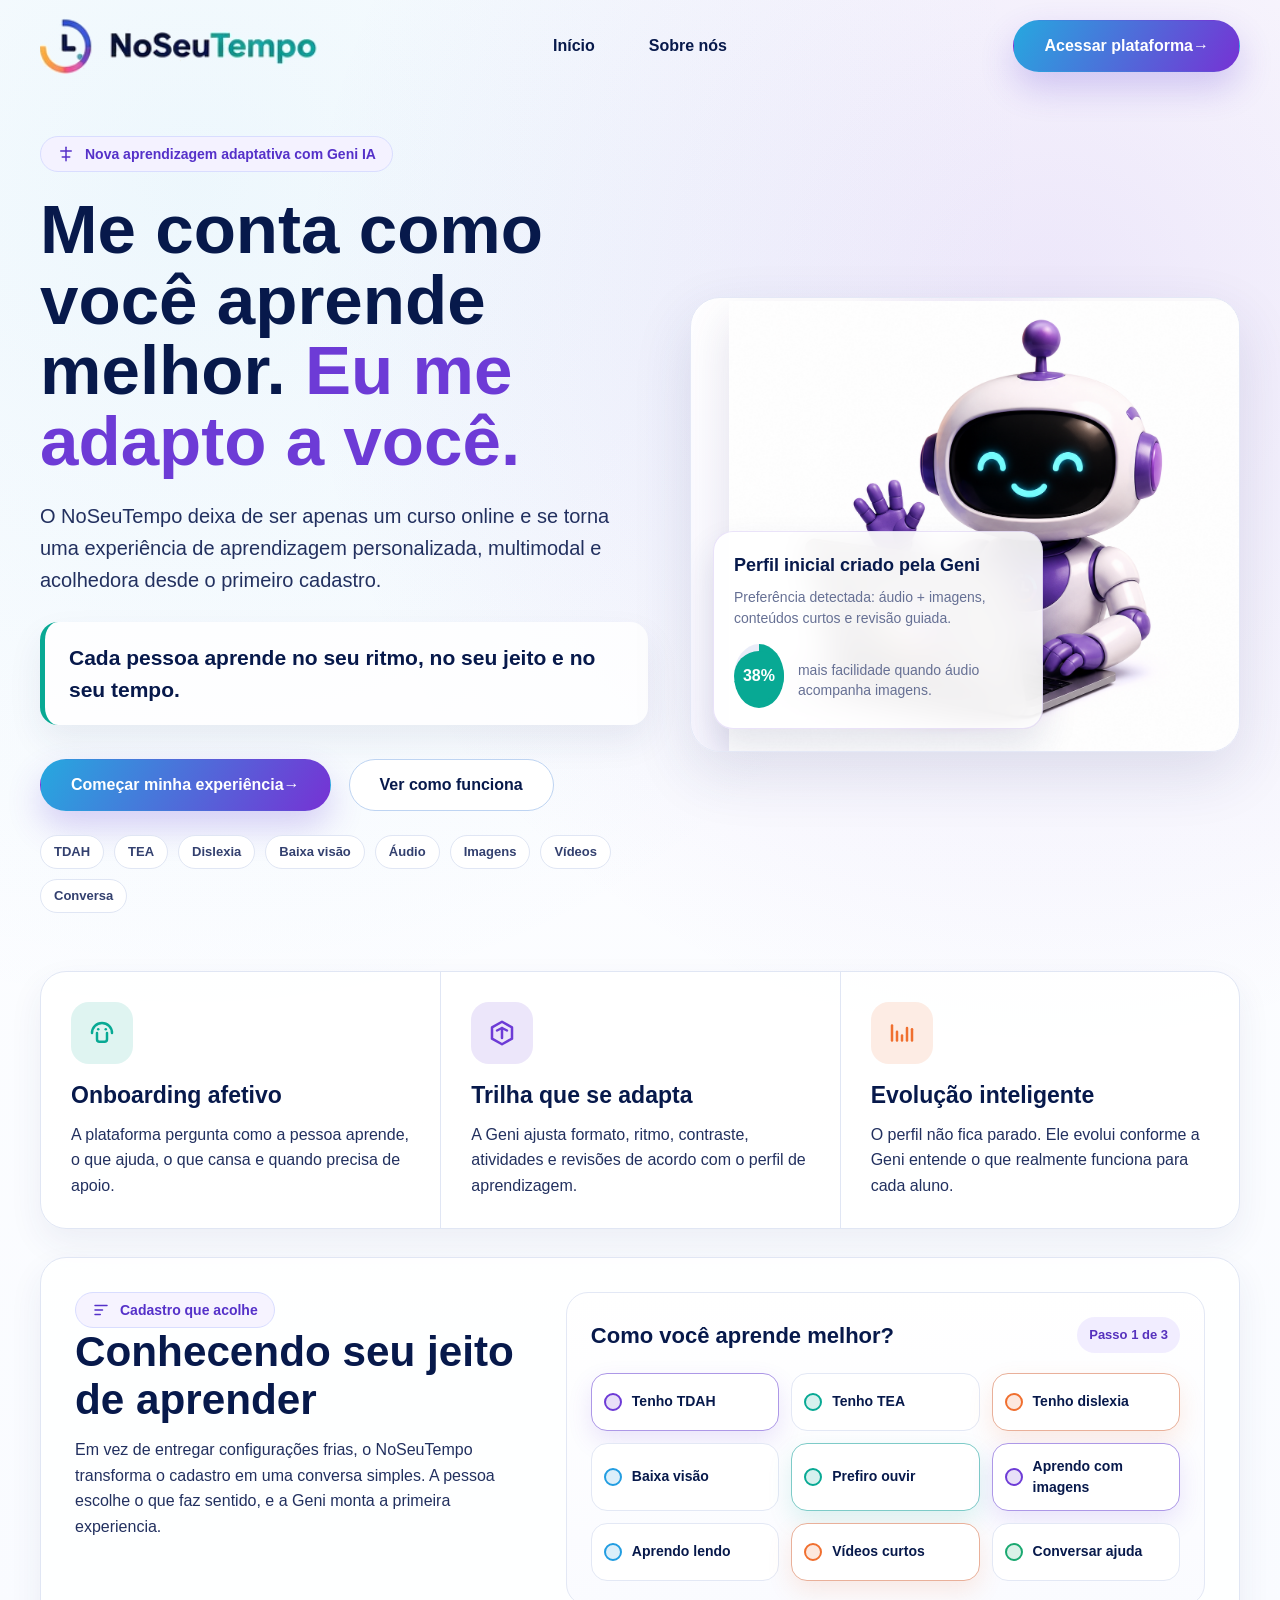
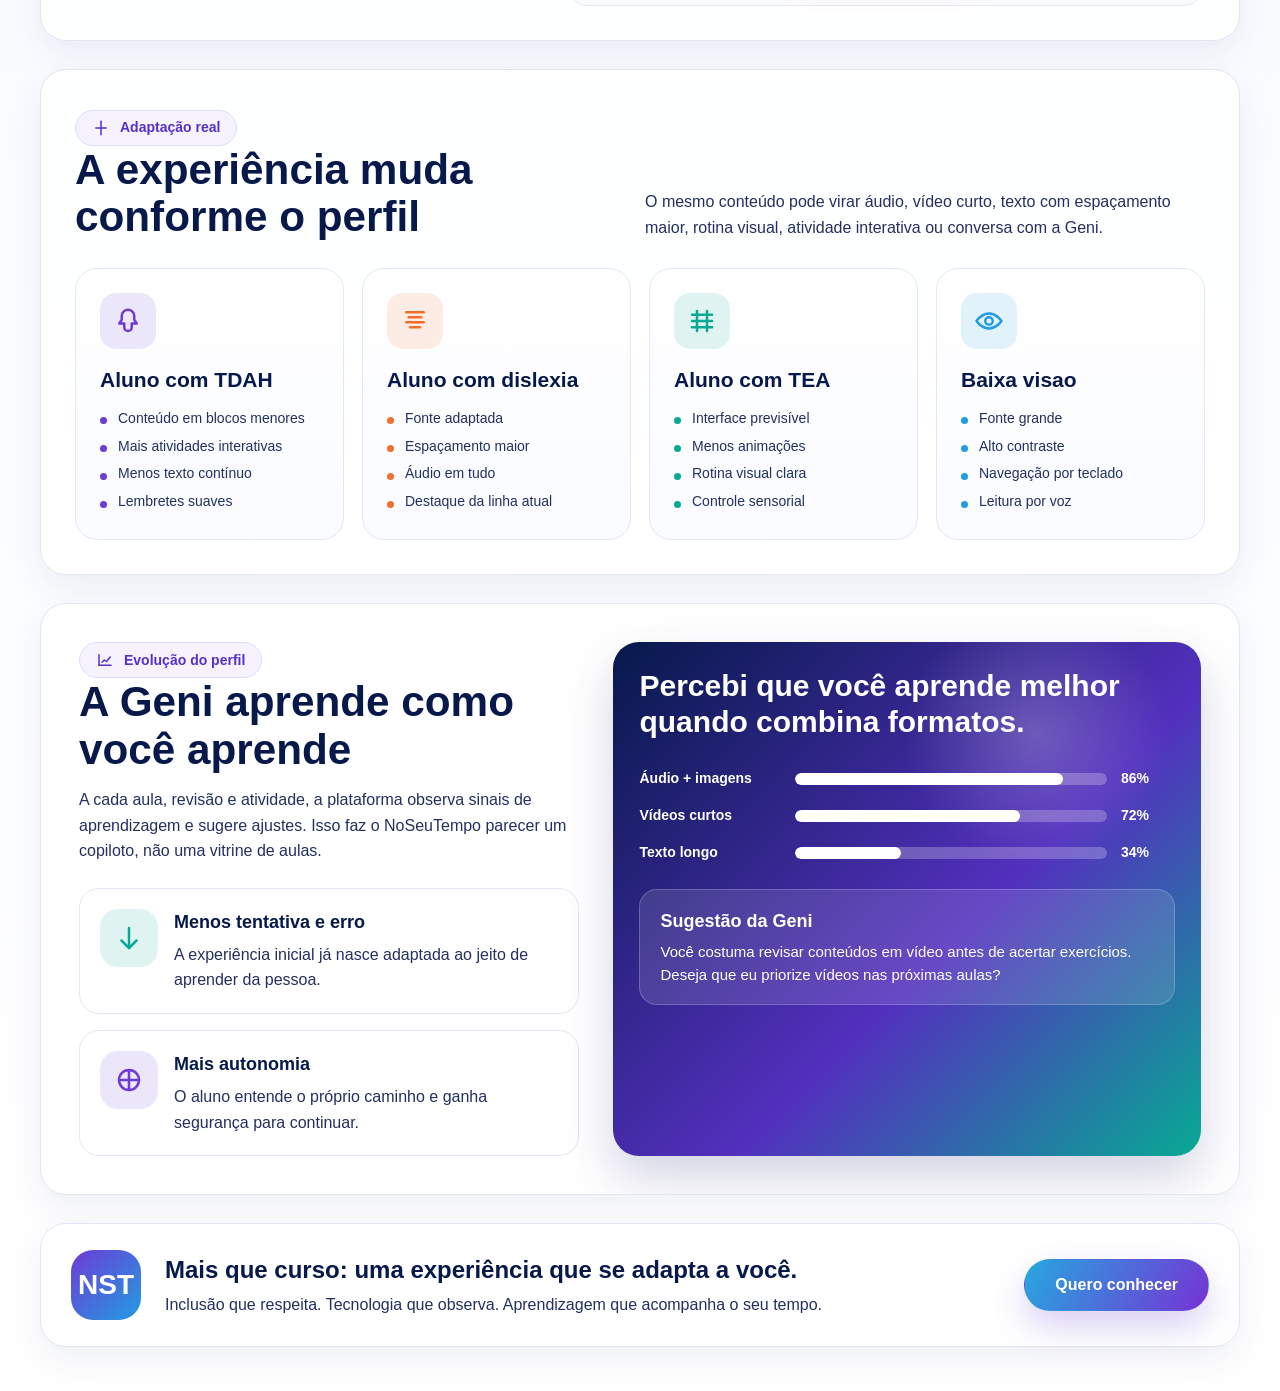
==== home-experiencia.html @ fbfe1504 "Cria nova home de experiencia adaptativa" ====
<!doctype html>
<html lang="pt-BR">
  <head>
    <meta charset="utf-8" />
    <meta name="viewport" content="width=device-width, initial-scale=1" />
    <title>NoSeuTempo | Experiência adaptativa</title>
    <meta
      name="description"
      content="NoSeuTempo: uma experiência de aprendizagem adaptativa com Geni IA, perfis personalizados e cursos no ritmo de cada pessoa."
    />
    <style>
      :root {
        --ink: #07194b;
        --text: #22305f;
        --muted: #667094;
        --line: #e0e6f4;
        --panel: #ffffff;
        --soft: #f7f9ff;
        --blue: #229de1;
        --purple: #6d3bd6;
        --teal: #08a994;
        --orange: #f06f2f;
        --green: #1aa870;
        --shadow: 0 22px 60px rgba(42, 52, 108, 0.12);
      }

      * {
        box-sizing: border-box;
      }

      html {
        scroll-behavior: smooth;
      }

      body {
        margin: 0;
        color: var(--text);
        background:
          radial-gradient(circle at 15% 6%, rgba(34, 157, 225, 0.08), transparent 28%),
          radial-gradient(circle at 82% 10%, rgba(109, 59, 214, 0.12), transparent 26%),
          linear-gradient(180deg, #ffffff 0%, #f9fbff 54%, #ffffff 100%);
        font-family: Inter, "Segoe UI", Arial, sans-serif;
        line-height: 1.5;
        overflow-x: hidden;
      }

      a {
        color: inherit;
        text-decoration: none;
      }

      img {
        display: block;
        max-width: 100%;
      }

      .site-header,
      main {
        width: min(1200px, calc(100% - 72px));
        margin: 0 auto;
      }

      .site-header {
        display: grid;
        grid-template-columns: 1fr auto 1fr;
        align-items: center;
        gap: 28px;
        min-height: 92px;
      }

      .brand img {
        width: 282px;
      }

      .main-nav {
        display: flex;
        gap: 54px;
        color: var(--ink);
        font-size: 16px;
        font-weight: 800;
      }

      .site-header > .button {
        justify-self: end;
      }

      .button {
        display: inline-flex;
        align-items: center;
        justify-content: center;
        min-height: 52px;
        padding: 0 30px;
        border-radius: 999px;
        border: 1px solid transparent;
        font-size: 16px;
        font-weight: 900;
        white-space: nowrap;
      }

      .button-primary {
        color: #ffffff;
        background: linear-gradient(120deg, #26a8df 0%, #7632d4 100%);
        box-shadow: 0 16px 34px rgba(96, 63, 214, 0.24);
      }

      .button-secondary {
        color: var(--ink);
        background: #ffffff;
        border-color: #bed4f2;
      }

      .hero {
        display: grid;
        grid-template-columns: minmax(420px, 1.05fr) minmax(360px, 0.95fr);
        gap: 42px;
        align-items: center;
        padding: 44px 0 30px;
      }

      .eyebrow {
        display: inline-flex;
        align-items: center;
        gap: 10px;
        min-height: 36px;
        padding: 0 16px;
        border: 1px solid #d9ddff;
        border-radius: 999px;
        color: #5531c9;
        background: rgba(245, 242, 255, 0.88);
        font-size: 14px;
        font-weight: 900;
      }

      .eyebrow svg {
        width: 18px;
        height: 18px;
        fill: none;
        stroke: currentColor;
        stroke-width: 2;
        stroke-linecap: round;
        stroke-linejoin: round;
      }

      .hero h1 {
        max-width: 690px;
        margin: 22px 0 0;
        color: var(--ink);
        font-size: clamp(48px, 5.4vw, 76px);
        line-height: 1.02;
        letter-spacing: 0;
      }

      .hero h1 .accent {
        color: var(--purple);
      }

      .h1-line {
        display: inline;
      }

      .hero-lead {
        max-width: 630px;
        margin: 24px 0 0;
        color: var(--text);
        font-size: 20px;
        line-height: 1.6;
      }

      .quote-line {
        margin-top: 26px;
        padding: 20px 24px;
        border-left: 5px solid var(--teal);
        border-radius: 18px;
        color: var(--ink);
        background: rgba(255, 255, 255, 0.86);
        box-shadow: 0 16px 34px rgba(42, 52, 108, 0.08);
        font-size: 21px;
        font-weight: 900;
      }

      .hero-actions {
        display: flex;
        flex-wrap: wrap;
        gap: 18px;
        margin-top: 34px;
      }

      .hero-proof {
        display: flex;
        flex-wrap: wrap;
        gap: 10px;
        margin-top: 24px;
      }

      .hero-proof span {
        display: inline-flex;
        align-items: center;
        min-height: 34px;
        padding: 0 13px;
        border: 1px solid #e0e6f4;
        border-radius: 999px;
        color: #33406f;
        background: #ffffff;
        font-size: 13px;
        font-weight: 800;
      }

      .hero-stage {
        position: relative;
        display: grid;
        grid-template-columns: minmax(0, 1fr);
        gap: 18px;
      }

      .geni-portrait {
        position: relative;
        min-height: 455px;
        border: 1px solid #e4e8f6;
        border-radius: 30px;
        background:
          radial-gradient(circle at 50% 20%, rgba(109, 59, 214, 0.16), transparent 32%),
          linear-gradient(180deg, #ffffff, #f8f7ff);
        box-shadow: var(--shadow);
        overflow: hidden;
      }

      .geni-portrait img {
        position: absolute;
        right: -10px;
        bottom: 0;
        width: min(520px, 96%);
        filter: drop-shadow(0 18px 24px rgba(55, 42, 112, 0.14));
      }

      .floating-card {
        position: absolute;
        left: 22px;
        bottom: 22px;
        width: min(330px, calc(100% - 44px));
        padding: 20px;
        border: 1px solid rgba(109, 59, 214, 0.14);
        border-radius: 20px;
        background: rgba(255, 255, 255, 0.9);
        box-shadow: 0 18px 36px rgba(42, 52, 108, 0.12);
        backdrop-filter: blur(16px);
      }

      .floating-card strong {
        display: block;
        color: var(--ink);
        font-size: 18px;
      }

      .floating-card p {
        margin: 8px 0 0;
        color: var(--muted);
        font-size: 14px;
        line-height: 1.45;
      }

      .metric {
        display: flex;
        align-items: center;
        gap: 14px;
        margin-top: 16px;
      }

      .metric-ring {
        display: grid;
        place-items: center;
        width: 64px;
        height: 64px;
        border-radius: 50%;
        color: #ffffff;
        background: conic-gradient(var(--teal) 0 72%, #e9ecf8 72% 100%);
        font-size: 16px;
        font-weight: 900;
      }

      .metric-ring span {
        display: grid;
        place-items: center;
        width: 50px;
        height: 50px;
        border-radius: 50%;
        background: var(--teal);
      }

      .panel,
      .onboarding,
      .profiles,
      .evolution,
      .closing {
        margin-top: 28px;
        border: 1px solid var(--line);
        border-radius: 26px;
        background: rgba(255, 255, 255, 0.9);
        box-shadow: 0 14px 34px rgba(42, 52, 108, 0.07);
      }

      .panel {
        display: grid;
        grid-template-columns: repeat(3, 1fr);
        gap: 0;
        overflow: hidden;
      }

      .panel article {
        padding: 30px;
        border-left: 1px solid var(--line);
      }

      .panel article:first-child {
        border-left: 0;
      }

      .icon-bubble {
        display: grid;
        place-items: center;
        width: 62px;
        height: 62px;
        border-radius: 18px;
        color: var(--tile);
        background: color-mix(in srgb, var(--tile) 13%, #ffffff);
      }

      .icon-bubble svg,
      .profile-icon svg,
      .insight-icon svg {
        width: 30px;
        height: 30px;
        fill: none;
        stroke: currentColor;
        stroke-width: 2;
        stroke-linecap: round;
        stroke-linejoin: round;
      }

      h2 {
        margin: 0;
        color: var(--ink);
        font-size: clamp(32px, 3.3vw, 48px);
        line-height: 1.12;
        letter-spacing: 0;
      }

      h3 {
        margin: 18px 0 0;
        color: var(--ink);
        font-size: 23px;
        line-height: 1.2;
      }

      .panel p,
      .section-lead,
      .profile-card p,
      .insight-card p,
      .closing p {
        color: var(--text);
        font-size: 16px;
        line-height: 1.6;
      }

      .panel p {
        margin: 12px 0 0;
      }

      .onboarding {
        display: grid;
        grid-template-columns: minmax(0, 0.84fr) minmax(420px, 1.16fr);
        gap: 28px;
        padding: 34px;
      }

      .section-lead {
        max-width: 610px;
        margin: 14px 0 0;
      }

      .learning-form {
        padding: 24px;
        border: 1px solid #e3e8f5;
        border-radius: 22px;
        background: linear-gradient(180deg, #ffffff, #fafbff);
      }

      .form-head {
        display: flex;
        justify-content: space-between;
        gap: 18px;
        align-items: center;
      }

      .form-head strong {
        color: var(--ink);
        font-size: 22px;
      }

      .step-pill {
        padding: 8px 12px;
        border-radius: 999px;
        color: #5631bd;
        background: #f1edff;
        font-size: 13px;
        font-weight: 900;
      }

      .choice-grid {
        display: grid;
        grid-template-columns: repeat(3, 1fr);
        gap: 12px;
        margin-top: 20px;
      }

      .choice {
        display: flex;
        align-items: center;
        gap: 10px;
        min-height: 58px;
        padding: 12px;
        border: 1px solid #e3e8f5;
        border-radius: 16px;
        color: var(--ink);
        background: #ffffff;
        font-size: 14px;
        font-weight: 850;
      }

      .choice .dot {
        width: 18px;
        height: 18px;
        flex: 0 0 18px;
        border: 2px solid var(--choice);
        border-radius: 50%;
        background: color-mix(in srgb, var(--choice) 16%, #ffffff);
      }

      .choice.selected {
        border-color: color-mix(in srgb, var(--choice) 46%, #e3e8f5);
        box-shadow: 0 10px 24px color-mix(in srgb, var(--choice) 13%, transparent);
      }

      .profiles {
        padding: 40px 34px 34px;
      }

      .section-heading {
        display: flex;
        justify-content: space-between;
        gap: 28px;
        align-items: end;
      }

      .section-heading p {
        max-width: 560px;
        margin: 0;
      }

      .profile-grid {
        display: grid;
        grid-template-columns: repeat(4, 1fr);
        gap: 18px;
        margin-top: 28px;
      }

      .profile-card {
        min-height: 272px;
        padding: 24px;
        border: 1px solid #e4e8f6;
        border-radius: 22px;
        background:
          linear-gradient(180deg, rgba(255, 255, 255, 0.96), rgba(249, 251, 255, 0.96)),
          #ffffff;
      }

      .profile-icon {
        display: grid;
        place-items: center;
        width: 56px;
        height: 56px;
        border-radius: 16px;
        color: var(--profile);
        background: color-mix(in srgb, var(--profile) 13%, #ffffff);
      }

      .profile-card h3 {
        font-size: 21px;
      }

      .profile-card ul {
        display: grid;
        gap: 9px;
        margin: 16px 0 0;
        padding: 0;
        list-style: none;
        color: var(--text);
        font-size: 14px;
        line-height: 1.35;
      }

      .profile-card li {
        position: relative;
        padding-left: 18px;
      }

      .profile-card li::before {
        position: absolute;
        left: 0;
        top: 0.62em;
        width: 7px;
        height: 7px;
        content: "";
        border-radius: 50%;
        background: var(--profile);
      }

      .evolution {
        display: grid;
        grid-template-columns: minmax(0, 0.92fr) minmax(430px, 1.08fr);
        gap: 34px;
        padding: 38px;
        overflow: hidden;
      }

      .insight-stack {
        display: grid;
        gap: 16px;
      }

      .insight-card {
        display: grid;
        grid-template-columns: 58px 1fr;
        gap: 16px;
        align-items: start;
        padding: 20px;
        border: 1px solid #e3e8f5;
        border-radius: 20px;
        background: #ffffff;
      }

      .insight-icon {
        display: grid;
        place-items: center;
        width: 58px;
        height: 58px;
        border-radius: 18px;
        color: var(--insight);
        background: color-mix(in srgb, var(--insight) 13%, #ffffff);
      }

      .insight-card strong {
        display: block;
        color: var(--ink);
        font-size: 18px;
      }

      .insight-card p {
        margin: 6px 0 0;
      }

      .analytics {
        min-height: 330px;
        padding: 26px;
        border-radius: 26px;
        color: #ffffff;
        background:
          radial-gradient(circle at 72% 18%, rgba(255, 255, 255, 0.22), transparent 22%),
          linear-gradient(135deg, #07194b 0%, #5330be 58%, #08a994 100%);
        box-shadow: 0 22px 48px rgba(57, 57, 132, 0.22);
      }

      .analytics h3,
      .analytics p {
        color: #ffffff;
      }

      .analytics h3 {
        margin: 0;
        max-width: 520px;
        font-size: 30px;
      }

      .bars {
        display: grid;
        gap: 16px;
        margin-top: 28px;
      }

      .bar-row {
        display: grid;
        grid-template-columns: 142px 1fr 54px;
        gap: 14px;
        align-items: center;
        color: #ffffff;
        font-size: 14px;
        font-weight: 900;
      }

      .track {
        height: 12px;
        overflow: hidden;
        border-radius: 999px;
        background: rgba(255, 255, 255, 0.24);
      }

      .fill {
        display: block;
        height: 100%;
        width: var(--w);
        border-radius: inherit;
        background: #ffffff;
      }

      .geni-message {
        margin-top: 26px;
        padding: 18px 20px;
        border: 1px solid rgba(255, 255, 255, 0.2);
        border-radius: 18px;
        background: rgba(255, 255, 255, 0.12);
      }

      .geni-message strong {
        display: block;
        color: #ffffff;
        font-size: 18px;
      }

      .geni-message p {
        margin: 6px 0 0;
        font-size: 15px;
      }

      .closing {
        display: grid;
        grid-template-columns: auto 1fr auto;
        gap: 24px;
        align-items: center;
        margin-bottom: 44px;
        padding: 26px 30px;
      }

      .closing-mark {
        display: grid;
        place-items: center;
        width: 70px;
        height: 70px;
        border-radius: 22px;
        color: #ffffff;
        background: linear-gradient(135deg, var(--purple), var(--blue));
        font-size: 28px;
        font-weight: 900;
      }

      .closing strong {
        display: block;
        color: var(--ink);
        font-size: 24px;
      }

      .closing p {
        margin: 4px 0 0;
      }

      @media (max-width: 1080px) {
        .site-header,
        main {
          width: calc(100% - 38px);
          max-width: 920px;
        }

        .site-header {
          grid-template-columns: 1fr auto;
        }

        .main-nav {
          display: none;
        }

        .hero,
        .onboarding,
        .evolution {
          grid-template-columns: 1fr;
        }

        .panel,
        .profile-grid {
          grid-template-columns: repeat(2, 1fr);
        }
      }

      @media (max-width: 680px) {
        body {
          overflow-x: hidden;
        }

        .site-header,
        main {
          width: min(330px, calc(100vw - 48px));
          max-width: 330px;
          margin-left: 24px;
          margin-right: 0;
        }

        .site-header,
        main,
        .hero,
        .hero > *,
        .hero-stage,
        .geni-portrait,
        .panel,
        .onboarding,
        .profiles,
        .evolution,
        .closing,
        .learning-form,
        .analytics {
          min-width: 0;
          max-width: 100%;
        }

        .brand img {
          width: 214px;
        }

        .site-header > .button {
          display: none;
        }

        .hero {
          padding-top: 22px;
          width: 100%;
          grid-template-columns: minmax(0, 1fr) !important;
          overflow: hidden;
        }

        .hero h1 {
          max-width: 100%;
          font-size: 32px;
          line-height: 1.08;
          overflow-wrap: break-word;
        }

        .h1-line {
          display: block;
        }

        .eyebrow {
          max-width: 100%;
          height: auto;
          min-height: 0;
          padding: 8px 14px;
          flex-wrap: wrap;
          line-height: 1.25;
        }

        .hero-lead,
        .quote-line {
          font-size: 17px;
          overflow-wrap: break-word;
        }

        .hero-lead {
          max-width: 100%;
        }

        .hero-proof {
          max-width: 100%;
        }

        .geni-portrait {
          min-height: 390px;
          overflow: hidden;
        }

        .floating-card {
          position: relative;
          left: auto;
          bottom: auto;
          width: 100%;
          margin-top: 14px;
        }

        .button,
        .hero-actions {
          width: 100%;
        }

        .button {
          min-height: 54px;
          padding-inline: 18px;
          white-space: normal;
          text-align: center;
        }

        .hero-actions {
          flex-direction: column;
        }

        .panel,
        .profile-grid,
        .choice-grid,
        .closing {
          grid-template-columns: minmax(0, 1fr);
        }

        .choice {
          width: 100%;
        }

        .panel article {
          border-left: 0;
          border-top: 1px solid var(--line);
        }

        .panel article:first-child {
          border-top: 0;
        }

        .onboarding,
        .profiles,
        .evolution {
          padding: 24px 18px;
        }

        .section-heading {
          display: block;
        }

        .section-heading p {
          margin-top: 12px;
        }

        .bar-row {
          grid-template-columns: 1fr;
          gap: 8px;
        }

        .closing .button {
          width: 100%;
        }
      }
    </style>
  </head>
  <body>
    <header class="site-header">
      <a class="brand" href="index.html" aria-label="NoSeuTempo">
        <img src="assets/home/logo.png?v=2" alt="NoSeuTempo" />
      </a>

      <nav class="main-nav" aria-label="Navegação principal">
        <a href="index.html">Início</a>
        <a href="sobrenos.html">Sobre nós</a>
      </nav>

      <a class="button button-primary" href="plataforma.html">Acessar plataforma <span aria-hidden="true">→</span></a>
    </header>

    <main>
      <section class="hero" aria-labelledby="hero-title">
        <div>
          <span class="eyebrow">
            <svg viewBox="0 0 24 24" aria-hidden="true"><path d="M12 3v18"/><path d="M5 8h14"/><path d="M7 16h10"/></svg>
            Nova aprendizagem adaptativa com Geni IA
          </span>

          <h1 id="hero-title">
            <span class="h1-line">Me conta como você</span>
            <span class="h1-line">aprende melhor.</span>
            <span class="h1-line accent">Eu me adapto a você.</span>
          </h1>

          <p class="hero-lead">
            O NoSeuTempo deixa de ser apenas um curso online e se torna uma experiência de aprendizagem
            personalizada, multimodal e acolhedora desde o primeiro cadastro.
          </p>

          <div class="quote-line">Cada pessoa aprende no seu ritmo, no seu jeito e no seu tempo.</div>

          <div class="hero-actions">
            <a class="button button-primary" href="plataforma.html">Começar minha experiência <span aria-hidden="true">→</span></a>
            <a class="button button-secondary" href="#perfil">Ver como funciona</a>
          </div>

          <div class="hero-proof" aria-label="Recursos de personalizacao">
            <span>TDAH</span>
            <span>TEA</span>
            <span>Dislexia</span>
            <span>Baixa visão</span>
            <span>Áudio</span>
            <span>Imagens</span>
            <span>Vídeos</span>
            <span>Conversa</span>
          </div>
        </div>

        <div class="hero-stage">
          <div class="geni-portrait" aria-label="Geni IA acompanhando o aluno">
            <img src="assets/home/geni-tela-inicial.png" alt="Geni IA com notebook" />
            <div class="floating-card">
              <strong>Perfil inicial criado pela Geni</strong>
              <p>Preferência detectada: áudio + imagens, conteúdos curtos e revisão guiada.</p>
              <div class="metric">
                <div class="metric-ring"><span>38%</span></div>
                <p>mais facilidade quando áudio acompanha imagens.</p>
              </div>
            </div>
          </div>
        </div>
      </section>

      <section class="panel" aria-label="O que muda no NoSeuTempo">
        <article style="--tile: var(--teal)">
          <div class="icon-bubble">
            <svg viewBox="0 0 24 24" aria-hidden="true"><path d="M4 12a8 8 0 0 1 16 0"/><path d="M8 12v5a2 2 0 0 0 2 2h4a2 2 0 0 0 2-2v-5"/><path d="M9 9h.01"/><path d="M15 9h.01"/></svg>
          </div>
          <h3>Onboarding afetivo</h3>
          <p>A plataforma pergunta como a pessoa aprende, o que ajuda, o que cansa e quando precisa de apoio.</p>
        </article>
        <article style="--tile: var(--purple)">
          <div class="icon-bubble">
            <svg viewBox="0 0 24 24" aria-hidden="true"><path d="M12 3l8 4.5v9L12 21l-8-4.5v-9L12 3z"/><path d="M12 8v8"/><path d="M8 10l4-2 4 2"/></svg>
          </div>
          <h3>Trilha que se adapta</h3>
          <p>A Geni ajusta formato, ritmo, contraste, atividades e revisões de acordo com o perfil de aprendizagem.</p>
        </article>
        <article style="--tile: var(--orange)">
          <div class="icon-bubble">
            <svg viewBox="0 0 24 24" aria-hidden="true"><path d="M4 18V6"/><path d="M8 18v-7"/><path d="M12 18v-4"/><path d="M16 18V8"/><path d="M20 18v-9"/></svg>
          </div>
          <h3>Evolução inteligente</h3>
          <p>O perfil não fica parado. Ele evolui conforme a Geni entende o que realmente funciona para cada aluno.</p>
        </article>
      </section>

      <section class="onboarding" id="perfil" aria-labelledby="perfil-title">
        <div>
          <span class="eyebrow">
            <svg viewBox="0 0 24 24" aria-hidden="true"><path d="M4 6h16"/><path d="M4 12h10"/><path d="M4 18h7"/></svg>
            Cadastro que acolhe
          </span>
          <h2 id="perfil-title">Conhecendo seu jeito de aprender</h2>
          <p class="section-lead">
            Em vez de entregar configurações frias, o NoSeuTempo transforma o cadastro em uma conversa simples.
            A pessoa escolhe o que faz sentido, e a Geni monta a primeira experiencia.
          </p>
        </div>

        <div class="learning-form" aria-label="Preferencias de aprendizagem">
          <div class="form-head">
            <strong>Como você aprende melhor?</strong>
            <span class="step-pill">Passo 1 de 3</span>
          </div>

          <div class="choice-grid">
            <div class="choice selected" style="--choice: var(--purple)"><span class="dot"></span>Tenho TDAH</div>
            <div class="choice" style="--choice: var(--teal)"><span class="dot"></span>Tenho TEA</div>
            <div class="choice selected" style="--choice: var(--orange)"><span class="dot"></span>Tenho dislexia</div>
            <div class="choice" style="--choice: var(--blue)"><span class="dot"></span>Baixa visão</div>
            <div class="choice selected" style="--choice: var(--teal)"><span class="dot"></span>Prefiro ouvir</div>
            <div class="choice selected" style="--choice: var(--purple)"><span class="dot"></span>Aprendo com imagens</div>
            <div class="choice" style="--choice: var(--blue)"><span class="dot"></span>Aprendo lendo</div>
            <div class="choice selected" style="--choice: var(--orange)"><span class="dot"></span>Vídeos curtos</div>
            <div class="choice" style="--choice: var(--green)"><span class="dot"></span>Conversar ajuda</div>
          </div>
        </div>
      </section>

      <section class="profiles" aria-labelledby="profiles-title">
        <div class="section-heading">
          <div>
            <span class="eyebrow">
              <svg viewBox="0 0 24 24" aria-hidden="true"><path d="M12 3v18"/><path d="M5 12h14"/></svg>
              Adaptação real
            </span>
            <h2 id="profiles-title">A experiência muda conforme o perfil</h2>
          </div>
          <p class="section-lead">
            O mesmo conteúdo pode virar áudio, vídeo curto, texto com espaçamento maior, rotina visual,
            atividade interativa ou conversa com a Geni.
          </p>
        </div>

        <div class="profile-grid">
          <article class="profile-card" style="--profile: var(--purple)">
            <div class="profile-icon"><svg viewBox="0 0 24 24"><path d="M12 3a5 5 0 0 0-5 5v3l-2 3h4v3a3 3 0 0 0 6 0v-3h4l-2-3V8a5 5 0 0 0-5-5z"/></svg></div>
            <h3>Aluno com TDAH</h3>
            <ul>
              <li>Conteúdo em blocos menores</li>
              <li>Mais atividades interativas</li>
              <li>Menos texto contínuo</li>
              <li>Lembretes suaves</li>
            </ul>
          </article>

          <article class="profile-card" style="--profile: var(--orange)">
            <div class="profile-icon"><svg viewBox="0 0 24 24"><path d="M5 5h14"/><path d="M7 9h10"/><path d="M5 13h14"/><path d="M8 17h8"/></svg></div>
            <h3>Aluno com dislexia</h3>
            <ul>
              <li>Fonte adaptada</li>
              <li>Espaçamento maior</li>
              <li>Áudio em tudo</li>
              <li>Destaque da linha atual</li>
            </ul>
          </article>

          <article class="profile-card" style="--profile: var(--teal)">
            <div class="profile-icon"><svg viewBox="0 0 24 24"><path d="M4 7h16"/><path d="M4 12h16"/><path d="M4 17h16"/><path d="M8 4v16"/><path d="M16 4v16"/></svg></div>
            <h3>Aluno com TEA</h3>
            <ul>
              <li>Interface previsível</li>
              <li>Menos animações</li>
              <li>Rotina visual clara</li>
              <li>Controle sensorial</li>
            </ul>
          </article>

          <article class="profile-card" style="--profile: var(--blue)">
            <div class="profile-icon"><svg viewBox="0 0 24 24"><path d="M2 12s4-6 10-6 10 6 10 6-4 6-10 6S2 12 2 12z"/><circle cx="12" cy="12" r="3"/></svg></div>
            <h3>Baixa visao</h3>
            <ul>
              <li>Fonte grande</li>
              <li>Alto contraste</li>
              <li>Navegação por teclado</li>
              <li>Leitura por voz</li>
            </ul>
          </article>
        </div>
      </section>

      <section class="evolution" aria-labelledby="evolution-title">
        <div>
          <span class="eyebrow">
            <svg viewBox="0 0 24 24" aria-hidden="true"><path d="M4 19V5"/><path d="M4 19h16"/><path d="M8 15l3-3 3 2 5-6"/></svg>
            Evolução do perfil
          </span>
          <h2 id="evolution-title">A Geni aprende como você aprende</h2>
          <p class="section-lead">
            A cada aula, revisão e atividade, a plataforma observa sinais de aprendizagem e sugere ajustes.
            Isso faz o NoSeuTempo parecer um copiloto, não uma vitrine de aulas.
          </p>

          <div class="insight-stack" style="margin-top: 24px">
            <article class="insight-card" style="--insight: var(--teal)">
              <div class="insight-icon"><svg viewBox="0 0 24 24"><path d="M12 20V4"/><path d="M6 14l6 6 6-6"/></svg></div>
              <div>
                <strong>Menos tentativa e erro</strong>
                <p>A experiência inicial já nasce adaptada ao jeito de aprender da pessoa.</p>
              </div>
            </article>
            <article class="insight-card" style="--insight: var(--purple)">
              <div class="insight-icon"><svg viewBox="0 0 24 24"><path d="M5 12h14"/><path d="M12 5v14"/><circle cx="12" cy="12" r="8"/></svg></div>
              <div>
                <strong>Mais autonomia</strong>
                <p>O aluno entende o próprio caminho e ganha segurança para continuar.</p>
              </div>
            </article>
          </div>
        </div>

        <div class="analytics">
          <h3>Percebi que você aprende melhor quando combina formatos.</h3>
          <div class="bars" aria-label="Preferencias detectadas">
            <div class="bar-row"><span>Áudio + imagens</span><div class="track"><span class="fill" style="--w: 86%"></span></div><span>86%</span></div>
            <div class="bar-row"><span>Vídeos curtos</span><div class="track"><span class="fill" style="--w: 72%"></span></div><span>72%</span></div>
            <div class="bar-row"><span>Texto longo</span><div class="track"><span class="fill" style="--w: 34%"></span></div><span>34%</span></div>
          </div>
          <div class="geni-message">
            <strong>Sugestão da Geni</strong>
            <p>Você costuma revisar conteúdos em vídeo antes de acertar exercícios. Deseja que eu priorize vídeos nas próximas aulas?</p>
          </div>
        </div>
      </section>

      <section class="closing" aria-label="Chamada final">
        <div class="closing-mark">NST</div>
        <div>
          <strong>Mais que curso: uma experiência que se adapta a você.</strong>
          <p>Inclusão que respeita. Tecnologia que observa. Aprendizagem que acompanha o seu tempo.</p>
        </div>
        <a class="button button-primary" href="plataforma.html">Quero conhecer</a>
      </section>
    </main>
  </body>
</html>
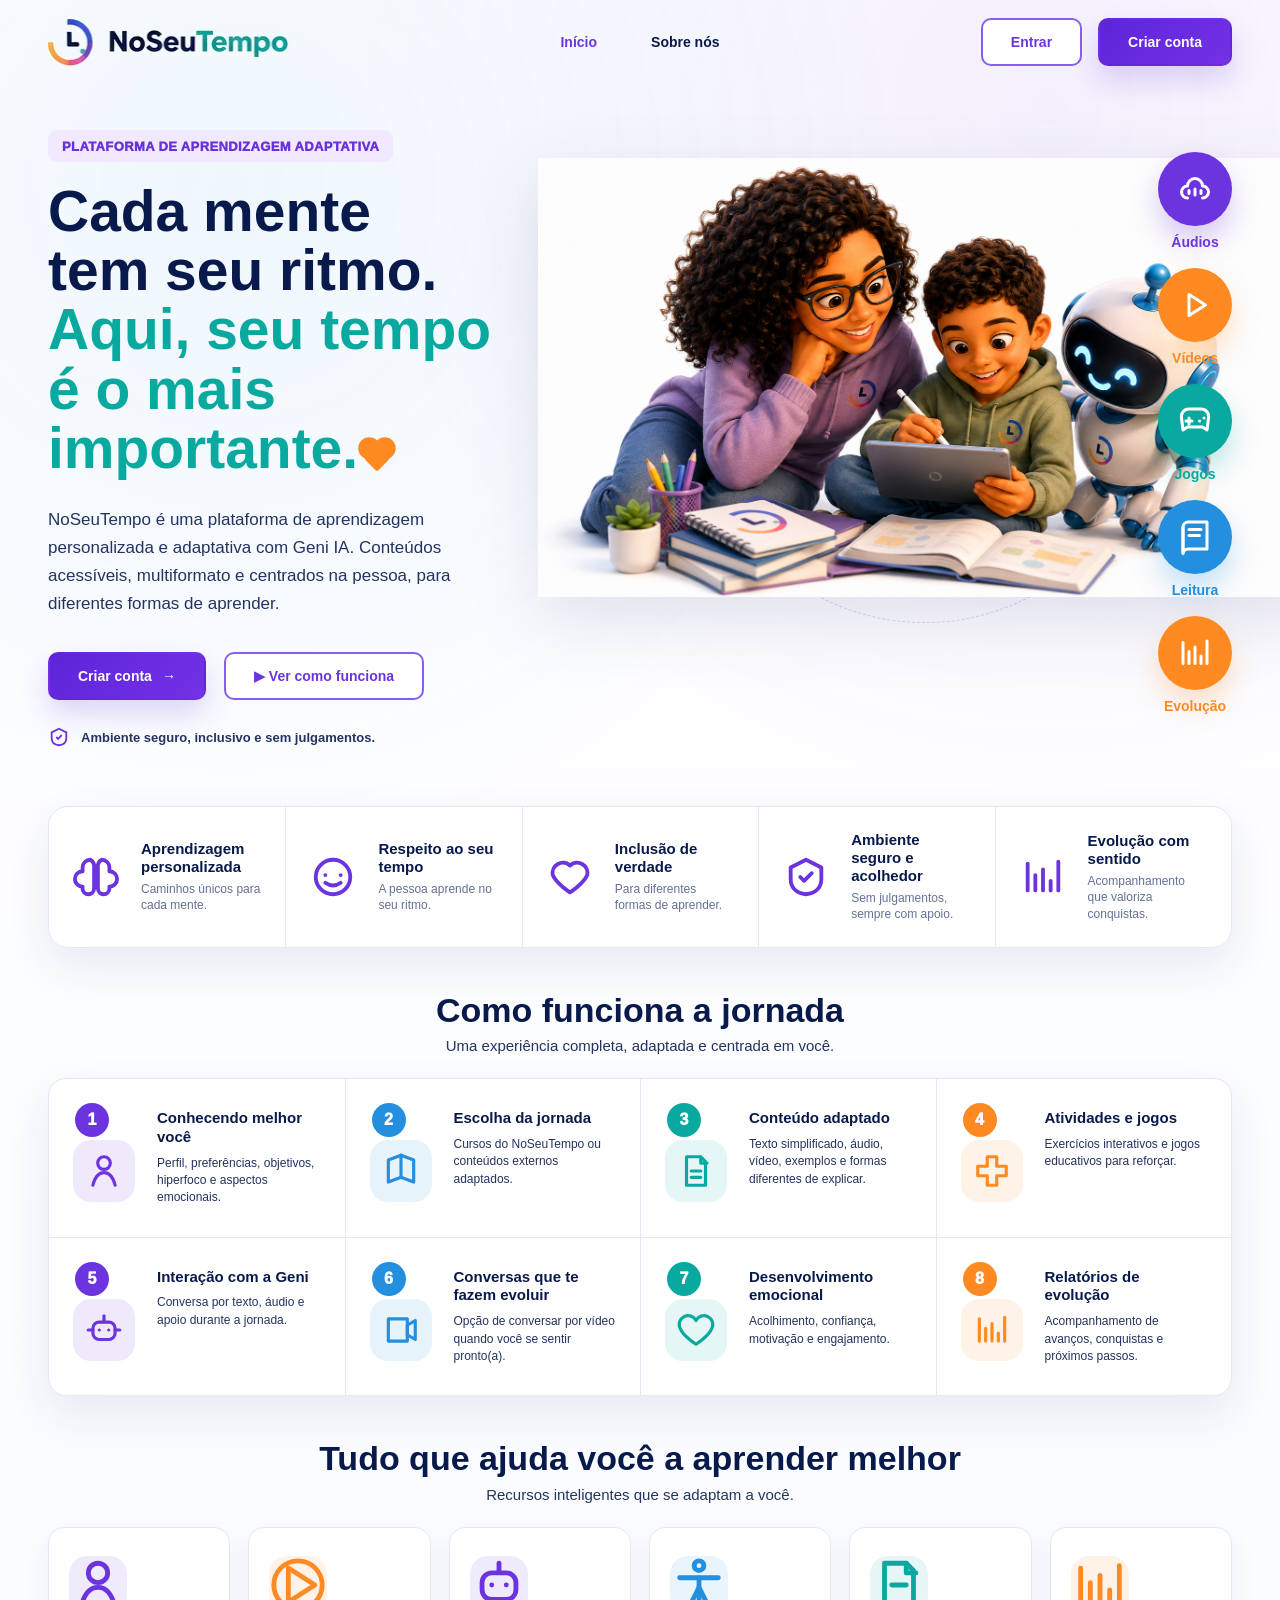
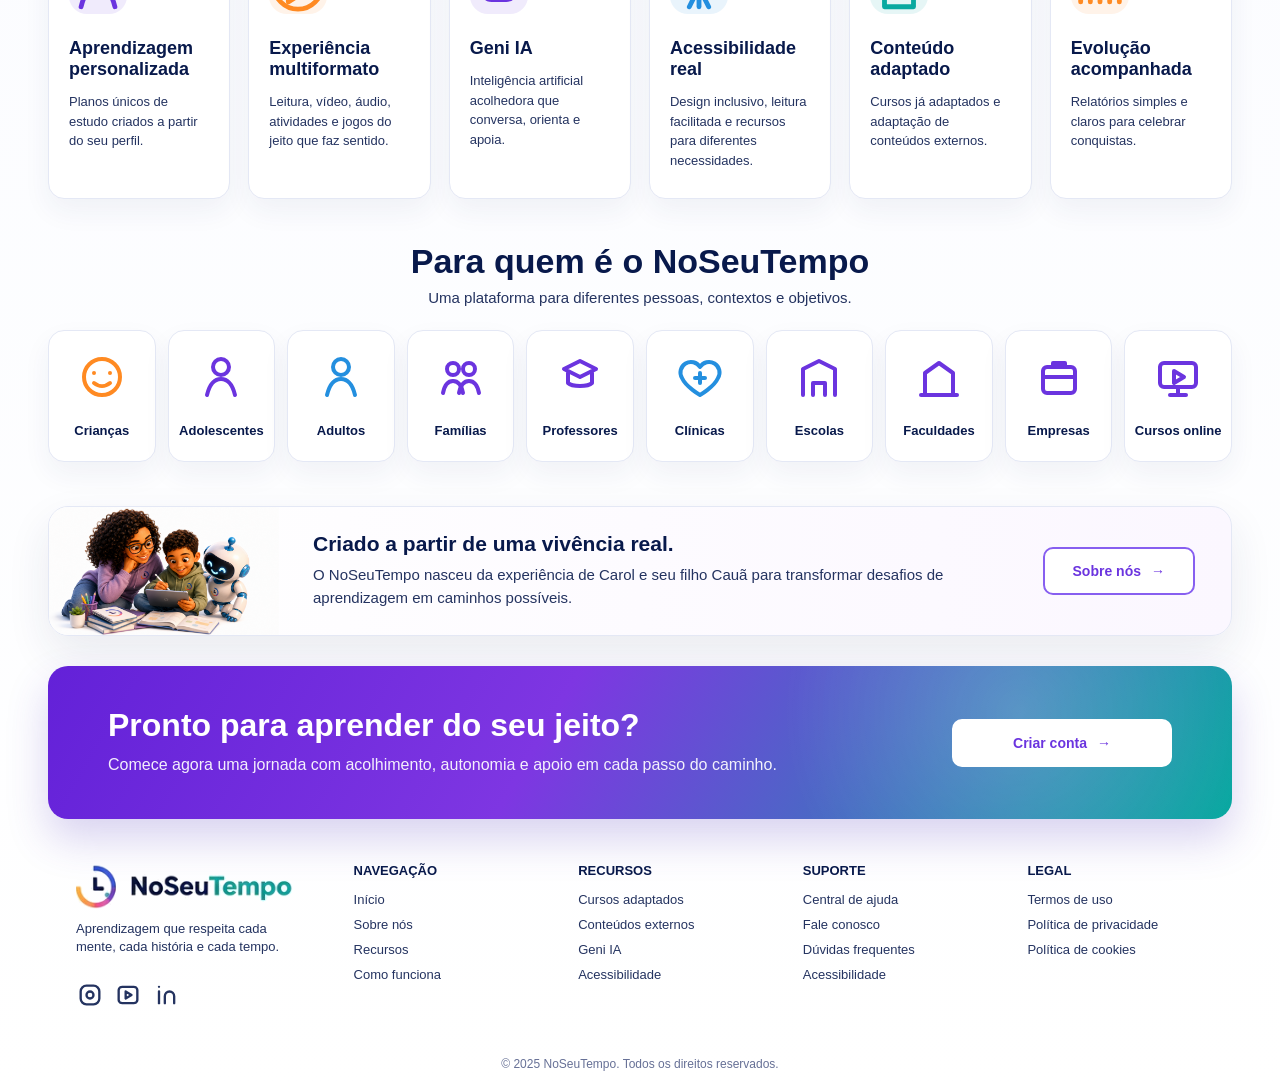
==== commit d39218c4: "Publica nova home adaptativa" ====
--- a/home-experiencia.html
+++ b/home-experiencia.html
@@ -3,1082 +3,512 @@
   <head>
     <meta charset="utf-8" />
     <meta name="viewport" content="width=device-width, initial-scale=1" />
-    <title>NoSeuTempo | Experiência adaptativa</title>
-    <meta
-      name="description"
-      content="NoSeuTempo: uma experiência de aprendizagem adaptativa com Geni IA, perfis personalizados e cursos no ritmo de cada pessoa."
-    />
+    <title>NoSeuTempo | Home pública</title>
+    <meta name="description" content="NoSeuTempo é uma plataforma de aprendizagem adaptativa com Geni IA, conteúdos acessíveis e jornadas personalizadas." />
     <style>
       :root {
-        --ink: #07194b;
-        --text: #22305f;
-        --muted: #667094;
-        --line: #e0e6f4;
+        --ink: #08194b;
+        --text: #243360;
+        --muted: #667096;
+        --line: #e4e8f5;
         --panel: #ffffff;
-        --soft: #f7f9ff;
-        --blue: #229de1;
-        --purple: #6d3bd6;
-        --teal: #08a994;
-        --orange: #f06f2f;
-        --green: #1aa870;
-        --shadow: 0 22px 60px rgba(42, 52, 108, 0.12);
-      }
-
-      * {
-        box-sizing: border-box;
-      }
-
-      html {
-        scroll-behavior: smooth;
-      }
-
+        --purple: #6b34df;
+        --purple-2: #934bff;
+        --blue: #248fdf;
+        --teal: #09a9a0;
+        --orange: #ff8a22;
+        --green: #15a86f;
+        --shadow: 0 18px 44px rgba(35, 45, 94, 0.09);
+      }
+
+      * { box-sizing: border-box; }
+      html { scroll-behavior: smooth; }
       body {
         margin: 0;
+        overflow-x: hidden;
         color: var(--text);
         background:
-          radial-gradient(circle at 15% 6%, rgba(34, 157, 225, 0.08), transparent 28%),
-          radial-gradient(circle at 82% 10%, rgba(109, 59, 214, 0.12), transparent 26%),
-          linear-gradient(180deg, #ffffff 0%, #f9fbff 54%, #ffffff 100%);
+          radial-gradient(circle at 18% 7%, rgba(35, 143, 223, 0.07), transparent 25%),
+          radial-gradient(circle at 82% 4%, rgba(107, 52, 223, 0.08), transparent 25%),
+          linear-gradient(180deg, #fff 0%, #fbfcff 55%, #fff 100%);
         font-family: Inter, "Segoe UI", Arial, sans-serif;
-        line-height: 1.5;
-        overflow-x: hidden;
-      }
-
-      a {
-        color: inherit;
-        text-decoration: none;
-      }
-
-      img {
-        display: block;
-        max-width: 100%;
-      }
-
-      .site-header,
-      main {
-        width: min(1200px, calc(100% - 72px));
-        margin: 0 auto;
-      }
-
-      .site-header {
+      }
+      a { color: inherit; text-decoration: none; }
+      img { display: block; max-width: 100%; }
+
+      .wrap { width: min(1280px, calc(100% - 96px)); margin: 0 auto; }
+
+      .header {
         display: grid;
         grid-template-columns: 1fr auto 1fr;
         align-items: center;
+        min-height: 84px;
         gap: 28px;
-        min-height: 92px;
-      }
-
-      .brand img {
-        width: 282px;
-      }
-
-      .main-nav {
-        display: flex;
-        gap: 54px;
-        color: var(--ink);
-        font-size: 16px;
-        font-weight: 800;
-      }
-
-      .site-header > .button {
-        justify-self: end;
-      }
-
-      .button {
+      }
+      .brand img { width: 245px; }
+      .nav { display: flex; gap: 54px; justify-content: center; font-size: 14px; font-weight: 850; color: var(--ink); }
+      .nav a.active { color: var(--purple); }
+      .actions { display: flex; justify-content: flex-end; gap: 16px; }
+      .btn {
         display: inline-flex;
         align-items: center;
         justify-content: center;
-        min-height: 52px;
-        padding: 0 30px;
-        border-radius: 999px;
-        border: 1px solid transparent;
-        font-size: 16px;
+        gap: 10px;
+        min-height: 48px;
+        padding: 0 28px;
+        border-radius: 10px;
+        border: 2px solid transparent;
+        font-size: 14px;
         font-weight: 900;
         white-space: nowrap;
       }
-
-      .button-primary {
-        color: #ffffff;
-        background: linear-gradient(120deg, #26a8df 0%, #7632d4 100%);
-        box-shadow: 0 16px 34px rgba(96, 63, 214, 0.24);
-      }
-
-      .button-secondary {
+      .btn-primary { color: #fff; background: linear-gradient(135deg, #5d25d8, #7431e6); box-shadow: 0 14px 28px rgba(93, 37, 216, .18); }
+      .btn-outline { color: var(--purple); background: #fff; border-color: #875ff0; }
+
+      .hero {
+        display: grid;
+        grid-template-columns: minmax(390px, .82fr) minmax(560px, 1.18fr);
+        gap: 28px;
+        align-items: start;
+        padding: 46px 0 36px;
+      }
+      .badge {
+        display: inline-flex;
+        min-height: 32px;
+        align-items: center;
+        padding: 0 14px;
+        border-radius: 9px;
+        color: #6931d8;
+        background: #f0e9ff;
+        font-size: 13px;
+        font-weight: 950;
+        letter-spacing: .03em;
+        text-transform: uppercase;
+      }
+      .hero h1 {
+        margin: 20px 0 0;
         color: var(--ink);
-        background: #ffffff;
-        border-color: #bed4f2;
-      }
-
-      .hero {
-        display: grid;
-        grid-template-columns: minmax(420px, 1.05fr) minmax(360px, 0.95fr);
-        gap: 42px;
-        align-items: center;
-        padding: 44px 0 30px;
-      }
-
-      .eyebrow {
-        display: inline-flex;
-        align-items: center;
-        gap: 10px;
-        min-height: 36px;
-        padding: 0 16px;
-        border: 1px solid #d9ddff;
-        border-radius: 999px;
-        color: #5531c9;
-        background: rgba(245, 242, 255, 0.88);
+        font-size: clamp(44px, 4.45vw, 64px);
+        line-height: 1.04;
+        letter-spacing: 0;
+      }
+      .hero h1 span { color: var(--teal); }
+      .heart {
+        display: inline-block;
+        width: 22px;
+        height: 22px;
+        margin-left: 8px;
+        border-radius: 7px 7px 2px 7px;
+        background: var(--orange);
+        transform: rotate(45deg);
+        vertical-align: 0.02em;
+      }
+      .heart::before, .heart::after {
+        position: absolute;
+        content: "";
+        width: 22px;
+        height: 22px;
+        border-radius: 50%;
+        background: var(--orange);
+      }
+      .heart::before { left: -11px; top: 0; }
+      .heart::after { left: 0; top: -11px; }
+      .hero p {
+        max-width: 530px;
+        margin: 28px 0 0;
+        color: var(--text);
+        font-size: 17px;
+        line-height: 1.65;
+      }
+      .hero-actions { display: flex; gap: 18px; margin-top: 34px; }
+      .safe-note {
+        display: flex;
+        align-items: center;
+        gap: 11px;
+        margin-top: 26px;
+        color: var(--text);
+        font-size: 13px;
+        font-weight: 850;
+      }
+      .safe-note svg { width: 22px; height: 22px; color: var(--purple); fill: none; stroke: currentColor; stroke-width: 2; }
+
+      .hero-art {
+        position: relative;
+        min-height: 560px;
+      }
+      .family-hero {
+        position: absolute;
+        left: -12px;
+        top: 28px;
+        z-index: 2;
+        width: 780px;
+        max-width: none;
+        filter: drop-shadow(0 24px 34px rgba(36, 42, 96, .12));
+      }
+      .hero-ring {
+        position: absolute;
+        z-index: 1;
+        right: 80px;
+        top: 38px;
+        width: 455px;
+        height: 455px;
+        border: 1px dashed rgba(107, 52, 223, .22);
+        border-radius: 50%;
+        background: radial-gradient(circle, rgba(126, 87, 226, .08), transparent 62%);
+      }
+      .side-icons {
+        position: absolute;
+        right: 0;
+        top: 22px;
+        z-index: 4;
+        display: grid;
+        gap: 18px;
+      }
+      .side-feature {
+        display: grid;
+        justify-items: center;
+        gap: 8px;
+        color: var(--c);
         font-size: 14px;
         font-weight: 900;
       }
-
-      .eyebrow svg {
-        width: 18px;
-        height: 18px;
-        fill: none;
-        stroke: currentColor;
-        stroke-width: 2;
-        stroke-linecap: round;
-        stroke-linejoin: round;
-      }
-
-      .hero h1 {
-        max-width: 690px;
-        margin: 22px 0 0;
-        color: var(--ink);
-        font-size: clamp(48px, 5.4vw, 76px);
-        line-height: 1.02;
-        letter-spacing: 0;
-      }
-
-      .hero h1 .accent {
-        color: var(--purple);
-      }
-
-      .h1-line {
-        display: inline;
-      }
-
-      .hero-lead {
-        max-width: 630px;
-        margin: 24px 0 0;
-        color: var(--text);
-        font-size: 20px;
-        line-height: 1.6;
-      }
-
-      .quote-line {
-        margin-top: 26px;
-        padding: 20px 24px;
-        border-left: 5px solid var(--teal);
-        border-radius: 18px;
-        color: var(--ink);
-        background: rgba(255, 255, 255, 0.86);
-        box-shadow: 0 16px 34px rgba(42, 52, 108, 0.08);
-        font-size: 21px;
-        font-weight: 900;
-      }
-
-      .hero-actions {
-        display: flex;
-        flex-wrap: wrap;
-        gap: 18px;
-        margin-top: 34px;
-      }
-
-      .hero-proof {
-        display: flex;
-        flex-wrap: wrap;
-        gap: 10px;
-        margin-top: 24px;
-      }
-
-      .hero-proof span {
-        display: inline-flex;
-        align-items: center;
-        min-height: 34px;
-        padding: 0 13px;
-        border: 1px solid #e0e6f4;
-        border-radius: 999px;
-        color: #33406f;
-        background: #ffffff;
-        font-size: 13px;
-        font-weight: 800;
-      }
-
-      .hero-stage {
-        position: relative;
-        display: grid;
-        grid-template-columns: minmax(0, 1fr);
-        gap: 18px;
-      }
-
-      .geni-portrait {
-        position: relative;
-        min-height: 455px;
-        border: 1px solid #e4e8f6;
-        border-radius: 30px;
-        background:
-          radial-gradient(circle at 50% 20%, rgba(109, 59, 214, 0.16), transparent 32%),
-          linear-gradient(180deg, #ffffff, #f8f7ff);
+      .side-feature .circle {
+        display: grid;
+        place-items: center;
+        width: 74px;
+        height: 74px;
+        border-radius: 50%;
+        color: #fff;
+        background: var(--c);
+        box-shadow: 0 15px 28px color-mix(in srgb, var(--c) 25%, transparent);
+      }
+      .side-feature svg { width: 36px; height: 36px; fill: none; stroke: currentColor; stroke-width: 2; stroke-linecap: round; stroke-linejoin: round; }
+
+      .value-strip {
+        display: grid;
+        grid-template-columns: repeat(5, 1fr);
+        align-items: stretch;
+        margin-top: 22px;
+        border: 1px solid var(--line);
+        border-radius: 20px;
+        background: #fff;
         box-shadow: var(--shadow);
         overflow: hidden;
       }
-
-      .geni-portrait img {
+      .value-item {
+        display: grid;
+        grid-template-columns: 54px 1fr;
+        gap: 14px;
+        align-items: center;
+        min-height: 118px;
+        padding: 24px 24px;
+        border-left: 1px solid var(--line);
+      }
+      .value-item:first-child { border-left: 0; }
+      .line-icon { width: 46px; height: 46px; color: var(--c); }
+      .line-icon svg, .feature-icon svg, .audience-icon svg, .journey-icon svg, .footer-social svg {
+        width: 100%; height: 100%; fill: none; stroke: currentColor; stroke-width: 2; stroke-linecap: round; stroke-linejoin: round;
+      }
+      .value-item strong { display: block; color: var(--ink); font-size: 15px; line-height: 1.2; }
+      .value-item p { margin: 5px 0 0; color: var(--muted); font-size: 12px; line-height: 1.35; }
+
+      .section-title { margin: 44px 0 24px; text-align: center; }
+      .section-title h2 { margin: 0; color: var(--ink); font-size: 34px; line-height: 1.1; }
+      .section-title p { margin: 8px 0 0; color: var(--text); font-size: 15px; }
+
+      .journey-panel {
+        display: grid;
+        grid-template-columns: repeat(4, 1fr);
+        border: 1px solid var(--line);
+        border-radius: 18px;
+        background: #fff;
+        box-shadow: var(--shadow);
+        overflow: hidden;
+      }
+      .journey-step {
+        position: relative;
+        display: grid;
+        grid-template-columns: 68px 1fr;
+        gap: 16px;
+        min-height: 154px;
+        padding: 30px 24px;
+        border-left: 1px solid var(--line);
+        border-top: 1px solid var(--line);
+      }
+      .journey-step:nth-child(4n+1) { border-left: 0; }
+      .journey-step:nth-child(-n+4) { border-top: 0; }
+      .num {
         position: absolute;
-        right: -10px;
-        bottom: 0;
-        width: min(520px, 96%);
-        filter: drop-shadow(0 18px 24px rgba(55, 42, 112, 0.14));
-      }
-
-      .floating-card {
-        position: absolute;
-        left: 22px;
-        bottom: 22px;
-        width: min(330px, calc(100% - 44px));
-        padding: 20px;
-        border: 1px solid rgba(109, 59, 214, 0.14);
-        border-radius: 20px;
-        background: rgba(255, 255, 255, 0.9);
-        box-shadow: 0 18px 36px rgba(42, 52, 108, 0.12);
-        backdrop-filter: blur(16px);
-      }
-
-      .floating-card strong {
-        display: block;
-        color: var(--ink);
-        font-size: 18px;
-      }
-
-      .floating-card p {
-        margin: 8px 0 0;
-        color: var(--muted);
-        font-size: 14px;
-        line-height: 1.45;
-      }
-
-      .metric {
-        display: flex;
-        align-items: center;
-        gap: 14px;
-        margin-top: 16px;
-      }
-
-      .metric-ring {
+        top: 24px;
+        left: 26px;
         display: grid;
         place-items: center;
-        width: 64px;
-        height: 64px;
+        width: 34px;
+        height: 34px;
         border-radius: 50%;
-        color: #ffffff;
-        background: conic-gradient(var(--teal) 0 72%, #e9ecf8 72% 100%);
-        font-size: 16px;
-        font-weight: 900;
-      }
-
-      .metric-ring span {
-        display: grid;
-        place-items: center;
-        width: 50px;
-        height: 50px;
-        border-radius: 50%;
-        background: var(--teal);
-      }
-
-      .panel,
-      .onboarding,
-      .profiles,
-      .evolution,
-      .closing {
-        margin-top: 28px;
-        border: 1px solid var(--line);
-        border-radius: 26px;
-        background: rgba(255, 255, 255, 0.9);
-        box-shadow: 0 14px 34px rgba(42, 52, 108, 0.07);
-      }
-
-      .panel {
-        display: grid;
-        grid-template-columns: repeat(3, 1fr);
-        gap: 0;
-        overflow: hidden;
-      }
-
-      .panel article {
-        padding: 30px;
-        border-left: 1px solid var(--line);
-      }
-
-      .panel article:first-child {
-        border-left: 0;
-      }
-
-      .icon-bubble {
-        display: grid;
-        place-items: center;
+        color: #fff;
+        background: var(--c);
+        font-weight: 950;
+      }
+      .journey-icon {
+        align-self: center;
         width: 62px;
         height: 62px;
+        margin-top: 26px;
+        padding: 12px;
         border-radius: 18px;
-        color: var(--tile);
-        background: color-mix(in srgb, var(--tile) 13%, #ffffff);
-      }
-
-      .icon-bubble svg,
-      .profile-icon svg,
-      .insight-icon svg {
-        width: 30px;
-        height: 30px;
-        fill: none;
-        stroke: currentColor;
-        stroke-width: 2;
-        stroke-linecap: round;
-        stroke-linejoin: round;
-      }
-
-      h2 {
-        margin: 0;
-        color: var(--ink);
-        font-size: clamp(32px, 3.3vw, 48px);
-        line-height: 1.12;
-        letter-spacing: 0;
-      }
-
-      h3 {
-        margin: 18px 0 0;
-        color: var(--ink);
-        font-size: 23px;
-        line-height: 1.2;
-      }
-
-      .panel p,
-      .section-lead,
-      .profile-card p,
-      .insight-card p,
-      .closing p {
-        color: var(--text);
-        font-size: 16px;
-        line-height: 1.6;
-      }
-
-      .panel p {
-        margin: 12px 0 0;
-      }
-
-      .onboarding {
-        display: grid;
-        grid-template-columns: minmax(0, 0.84fr) minmax(420px, 1.16fr);
-        gap: 28px;
-        padding: 34px;
-      }
-
-      .section-lead {
-        max-width: 610px;
-        margin: 14px 0 0;
-      }
-
-      .learning-form {
-        padding: 24px;
-        border: 1px solid #e3e8f5;
-        border-radius: 22px;
-        background: linear-gradient(180deg, #ffffff, #fafbff);
-      }
-
-      .form-head {
-        display: flex;
-        justify-content: space-between;
+        color: var(--c);
+        background: color-mix(in srgb, var(--c) 11%, #fff);
+      }
+      .journey-step h3 { margin: 0; color: var(--ink); font-size: 15px; line-height: 1.25; }
+      .journey-step p { margin: 8px 0 0; color: var(--text); font-size: 12px; line-height: 1.45; }
+
+      .resource-grid {
+        display: grid;
+        grid-template-columns: repeat(6, 1fr);
         gap: 18px;
-        align-items: center;
-      }
-
-      .form-head strong {
-        color: var(--ink);
-        font-size: 22px;
-      }
-
-      .step-pill {
-        padding: 8px 12px;
-        border-radius: 999px;
-        color: #5631bd;
-        background: #f1edff;
-        font-size: 13px;
-        font-weight: 900;
-      }
-
-      .choice-grid {
-        display: grid;
-        grid-template-columns: repeat(3, 1fr);
-        gap: 12px;
-        margin-top: 20px;
-      }
-
-      .choice {
-        display: flex;
-        align-items: center;
-        gap: 10px;
-        min-height: 58px;
-        padding: 12px;
-        border: 1px solid #e3e8f5;
+      }
+      .resource-card, .audience-card {
+        border: 1px solid var(--line);
         border-radius: 16px;
-        color: var(--ink);
-        background: #ffffff;
-        font-size: 14px;
-        font-weight: 850;
-      }
-
-      .choice .dot {
-        width: 18px;
-        height: 18px;
-        flex: 0 0 18px;
-        border: 2px solid var(--choice);
-        border-radius: 50%;
-        background: color-mix(in srgb, var(--choice) 16%, #ffffff);
-      }
-
-      .choice.selected {
-        border-color: color-mix(in srgb, var(--choice) 46%, #e3e8f5);
-        box-shadow: 0 10px 24px color-mix(in srgb, var(--choice) 13%, transparent);
-      }
-
-      .profiles {
-        padding: 40px 34px 34px;
-      }
-
-      .section-heading {
-        display: flex;
-        justify-content: space-between;
-        gap: 28px;
-        align-items: end;
-      }
-
-      .section-heading p {
-        max-width: 560px;
-        margin: 0;
-      }
-
-      .profile-grid {
-        display: grid;
-        grid-template-columns: repeat(4, 1fr);
-        gap: 18px;
-        margin-top: 28px;
-      }
-
-      .profile-card {
-        min-height: 272px;
-        padding: 24px;
-        border: 1px solid #e4e8f6;
-        border-radius: 22px;
-        background:
-          linear-gradient(180deg, rgba(255, 255, 255, 0.96), rgba(249, 251, 255, 0.96)),
-          #ffffff;
-      }
-
-      .profile-icon {
-        display: grid;
-        place-items: center;
-        width: 56px;
-        height: 56px;
-        border-radius: 16px;
-        color: var(--profile);
-        background: color-mix(in srgb, var(--profile) 13%, #ffffff);
-      }
-
-      .profile-card h3 {
-        font-size: 21px;
-      }
-
-      .profile-card ul {
-        display: grid;
-        gap: 9px;
-        margin: 16px 0 0;
-        padding: 0;
-        list-style: none;
-        color: var(--text);
-        font-size: 14px;
-        line-height: 1.35;
-      }
-
-      .profile-card li {
-        position: relative;
-        padding-left: 18px;
-      }
-
-      .profile-card li::before {
-        position: absolute;
-        left: 0;
-        top: 0.62em;
-        width: 7px;
-        height: 7px;
-        content: "";
-        border-radius: 50%;
-        background: var(--profile);
-      }
-
-      .evolution {
-        display: grid;
-        grid-template-columns: minmax(0, 0.92fr) minmax(430px, 1.08fr);
-        gap: 34px;
-        padding: 38px;
-        overflow: hidden;
-      }
-
-      .insight-stack {
-        display: grid;
-        gap: 16px;
-      }
-
-      .insight-card {
-        display: grid;
-        grid-template-columns: 58px 1fr;
-        gap: 16px;
-        align-items: start;
-        padding: 20px;
-        border: 1px solid #e3e8f5;
-        border-radius: 20px;
-        background: #ffffff;
-      }
-
-      .insight-icon {
+        background: #fff;
+        box-shadow: 0 12px 28px rgba(35, 45, 94, .06);
+      }
+      .resource-card {
+        min-height: 250px;
+        padding: 28px 20px;
+      }
+      .feature-icon {
         display: grid;
         place-items: center;
         width: 58px;
         height: 58px;
         border-radius: 18px;
-        color: var(--insight);
-        background: color-mix(in srgb, var(--insight) 13%, #ffffff);
-      }
-
-      .insight-card strong {
-        display: block;
+        color: var(--c);
+        background: color-mix(in srgb, var(--c) 10%, #fff);
+      }
+      .resource-card h3 { margin: 24px 0 0; color: var(--ink); font-size: 18px; line-height: 1.18; }
+      .resource-card p { margin: 12px 0 0; color: var(--text); font-size: 13px; line-height: 1.5; }
+
+      .audience-grid {
+        display: grid;
+        grid-template-columns: repeat(10, 1fr);
+        gap: 12px;
+      }
+      .audience-card {
+        display: grid;
+        place-items: center;
+        gap: 10px;
+        min-height: 132px;
+        padding: 16px 8px;
         color: var(--ink);
-        font-size: 18px;
-      }
-
-      .insight-card p {
-        margin: 6px 0 0;
-      }
-
-      .analytics {
-        min-height: 330px;
-        padding: 26px;
-        border-radius: 26px;
-        color: #ffffff;
+        text-align: center;
+        font-size: 13px;
+        font-weight: 900;
+      }
+      .audience-icon { width: 48px; height: 48px; color: var(--c); }
+
+      .origin {
+        display: grid;
+        grid-template-columns: 230px 1fr auto;
+        gap: 34px;
+        align-items: center;
+        margin-top: 44px;
+        padding: 0 36px 0 0;
+        border: 1px solid var(--line);
+        border-radius: 20px;
+        background: linear-gradient(90deg, #fff, #fbf7ff);
+        box-shadow: var(--shadow);
+        overflow: hidden;
+      }
+      .origin img { width: 230px; height: 128px; object-fit: cover; object-position: center; }
+      .origin strong { display: block; color: var(--ink); font-size: 21px; }
+      .origin p { max-width: 660px; margin: 8px 0 0; color: var(--text); font-size: 15px; line-height: 1.5; }
+
+      .cta {
+        display: grid;
+        grid-template-columns: 1fr auto;
+        align-items: center;
+        gap: 26px;
+        margin-top: 30px;
+        padding: 42px 60px;
+        border-radius: 20px;
+        color: #fff;
         background:
-          radial-gradient(circle at 72% 18%, rgba(255, 255, 255, 0.22), transparent 22%),
-          linear-gradient(135deg, #07194b 0%, #5330be 58%, #08a994 100%);
-        box-shadow: 0 22px 48px rgba(57, 57, 132, 0.22);
-      }
-
-      .analytics h3,
-      .analytics p {
-        color: #ffffff;
-      }
-
-      .analytics h3 {
-        margin: 0;
-        max-width: 520px;
-        font-size: 30px;
-      }
-
-      .bars {
-        display: grid;
-        gap: 16px;
-        margin-top: 28px;
-      }
-
-      .bar-row {
-        display: grid;
-        grid-template-columns: 142px 1fr 54px;
-        gap: 14px;
-        align-items: center;
-        color: #ffffff;
-        font-size: 14px;
-        font-weight: 900;
-      }
-
-      .track {
-        height: 12px;
-        overflow: hidden;
-        border-radius: 999px;
-        background: rgba(255, 255, 255, 0.24);
-      }
-
-      .fill {
-        display: block;
-        height: 100%;
-        width: var(--w);
-        border-radius: inherit;
-        background: #ffffff;
-      }
-
-      .geni-message {
-        margin-top: 26px;
-        padding: 18px 20px;
-        border: 1px solid rgba(255, 255, 255, 0.2);
-        border-radius: 18px;
-        background: rgba(255, 255, 255, 0.12);
-      }
-
-      .geni-message strong {
-        display: block;
-        color: #ffffff;
-        font-size: 18px;
-      }
-
-      .geni-message p {
-        margin: 6px 0 0;
-        font-size: 15px;
-      }
-
-      .closing {
-        display: grid;
-        grid-template-columns: auto 1fr auto;
-        gap: 24px;
-        align-items: center;
-        margin-bottom: 44px;
-        padding: 26px 30px;
-      }
-
-      .closing-mark {
-        display: grid;
-        place-items: center;
-        width: 70px;
-        height: 70px;
-        border-radius: 22px;
-        color: #ffffff;
-        background: linear-gradient(135deg, var(--purple), var(--blue));
-        font-size: 28px;
-        font-weight: 900;
-      }
-
-      .closing strong {
-        display: block;
-        color: var(--ink);
-        font-size: 24px;
-      }
-
-      .closing p {
-        margin: 4px 0 0;
-      }
-
-      @media (max-width: 1080px) {
-        .site-header,
-        main {
-          width: calc(100% - 38px);
-          max-width: 920px;
-        }
-
-        .site-header {
-          grid-template-columns: 1fr auto;
-        }
-
-        .main-nav {
-          display: none;
-        }
-
-        .hero,
-        .onboarding,
-        .evolution {
-          grid-template-columns: 1fr;
-        }
-
-        .panel,
-        .profile-grid {
-          grid-template-columns: repeat(2, 1fr);
-        }
+          radial-gradient(circle at 82% 30%, rgba(255,255,255,.18), transparent 24%),
+          linear-gradient(120deg, #6321d8 0%, #7e36e2 42%, #08a9a0 100%);
+        box-shadow: 0 20px 42px rgba(81, 54, 188, .22);
+      }
+      .cta h2 { margin: 0; font-size: 32px; line-height: 1.12; }
+      .cta p { margin: 10px 0 0; font-size: 16px; line-height: 1.5; color: rgba(255,255,255,.92); }
+      .cta .btn { color: var(--purple); background: #fff; border-color: #fff; min-width: 220px; }
+
+      .footer {
+        display: grid;
+        grid-template-columns: 1.3fr repeat(4, 1fr);
+        gap: 48px;
+        padding: 44px 28px 18px;
+      }
+      .footer img { width: 220px; }
+      .footer small { display: block; max-width: 240px; margin-top: 10px; color: var(--text); font-size: 13px; line-height: 1.45; }
+      .footer h3 { margin: 0 0 14px; color: var(--ink); font-size: 13px; text-transform: uppercase; }
+      .footer a, .footer span { display: block; margin-top: 10px; color: var(--text); font-size: 13px; }
+      .socials { display: flex; gap: 10px; margin-top: 14px; }
+      .footer-social { display: grid !important; place-items: center; width: 28px; height: 28px; color: #7b859f; }
+      .copyright { grid-column: 1 / -1; color: var(--muted); text-align: center; font-size: 12px; }
+
+      @media (max-width: 1120px) {
+        .wrap { width: min(920px, calc(100% - 44px)); }
+        .hero { grid-template-columns: 1fr; }
+        .hero-art { min-height: 560px; }
+        .value-strip { grid-template-columns: repeat(2, 1fr); }
+        .value-item:nth-child(odd) { border-left: 0; }
+        .journey-panel { grid-template-columns: repeat(2, 1fr); }
+        .journey-step:nth-child(4n+1) { border-left: 1px solid var(--line); }
+        .journey-step:nth-child(2n+1) { border-left: 0; }
+        .journey-step:nth-child(-n+4) { border-top: 1px solid var(--line); }
+        .journey-step:nth-child(-n+2) { border-top: 0; }
+        .resource-grid { grid-template-columns: repeat(3, 1fr); }
+        .audience-grid { grid-template-columns: repeat(5, 1fr); }
+        .origin { grid-template-columns: 220px 1fr; padding-right: 24px; }
+        .origin .btn { grid-column: 2; justify-self: start; margin-bottom: 22px; }
+        .footer { grid-template-columns: repeat(2, 1fr); }
       }
 
       @media (max-width: 680px) {
-        body {
-          overflow-x: hidden;
-        }
-
-        .site-header,
-        main {
-          width: min(330px, calc(100vw - 48px));
-          max-width: 330px;
-          margin-left: 24px;
-          margin-right: 0;
-        }
-
-        .site-header,
-        main,
-        .hero,
-        .hero > *,
-        .hero-stage,
-        .geni-portrait,
-        .panel,
-        .onboarding,
-        .profiles,
-        .evolution,
-        .closing,
-        .learning-form,
-        .analytics {
-          min-width: 0;
-          max-width: 100%;
-        }
-
-        .brand img {
-          width: 214px;
-        }
-
-        .site-header > .button {
-          display: none;
-        }
-
-        .hero {
-          padding-top: 22px;
-          width: 100%;
-          grid-template-columns: minmax(0, 1fr) !important;
-          overflow: hidden;
-        }
-
-        .hero h1 {
-          max-width: 100%;
-          font-size: 32px;
-          line-height: 1.08;
-          overflow-wrap: break-word;
-        }
-
-        .h1-line {
-          display: block;
-        }
-
-        .eyebrow {
-          max-width: 100%;
-          height: auto;
-          min-height: 0;
-          padding: 8px 14px;
-          flex-wrap: wrap;
-          line-height: 1.25;
-        }
-
-        .hero-lead,
-        .quote-line {
-          font-size: 17px;
-          overflow-wrap: break-word;
-        }
-
-        .hero-lead {
-          max-width: 100%;
-        }
-
-        .hero-proof {
-          max-width: 100%;
-        }
-
-        .geni-portrait {
-          min-height: 390px;
-          overflow: hidden;
-        }
-
-        .floating-card {
-          position: relative;
-          left: auto;
-          bottom: auto;
-          width: 100%;
-          margin-top: 14px;
-        }
-
-        .button,
-        .hero-actions {
-          width: 100%;
-        }
-
-        .button {
-          min-height: 54px;
-          padding-inline: 18px;
-          white-space: normal;
-          text-align: center;
-        }
-
-        .hero-actions {
-          flex-direction: column;
-        }
-
-        .panel,
-        .profile-grid,
-        .choice-grid,
-        .closing {
-          grid-template-columns: minmax(0, 1fr);
-        }
-
-        .choice {
-          width: 100%;
-        }
-
-        .panel article {
-          border-left: 0;
-          border-top: 1px solid var(--line);
-        }
-
-        .panel article:first-child {
-          border-top: 0;
-        }
-
-        .onboarding,
-        .profiles,
-        .evolution {
-          padding: 24px 18px;
-        }
-
-        .section-heading {
-          display: block;
-        }
-
-        .section-heading p {
-          margin-top: 12px;
-        }
-
-        .bar-row {
-          grid-template-columns: 1fr;
-          gap: 8px;
-        }
-
-        .closing .button {
-          width: 100%;
-        }
+        .wrap { width: min(350px, calc(100% - 36px)); }
+        .header { grid-template-columns: 1fr auto; min-height: 78px; }
+        .brand img { width: 205px; }
+        .nav { display: none; }
+        .actions .btn-outline { display: none; }
+        .actions .btn { min-height: 42px; padding: 0 16px; }
+        .hero { padding: 28px 0 34px; }
+        .hero h1 { font-size: 40px; }
+        .hero p { font-size: 16px; line-height: 1.58; }
+        .hero-actions { flex-direction: column; }
+        .hero-actions .btn { width: 100%; }
+        .hero-art { min-height: 600px; }
+        .family-hero { left: -20px; right: auto; bottom: 28px; width: 420px; max-width: none; }
+        .hero-ring { top: 80px; right: -70px; width: 330px; height: 330px; }
+        .side-icons { right: -4px; top: 20px; gap: 10px; }
+        .side-feature { font-size: 11px; }
+        .side-feature .circle { width: 48px; height: 48px; }
+        .side-feature svg { width: 24px; height: 24px; }
+        .value-strip, .journey-panel, .resource-grid, .audience-grid, .origin, .cta, .footer { grid-template-columns: 1fr; }
+        .value-item, .value-item:first-child { border-left: 0; border-top: 1px solid var(--line); }
+        .value-item:first-child { border-top: 0; }
+        .journey-step, .journey-step:nth-child(2n+1) { border-left: 0; }
+        .journey-step:nth-child(-n+2) { border-top: 1px solid var(--line); }
+        .journey-step:first-child { border-top: 0; }
+        .origin { padding: 0 0 24px; }
+        .origin img { width: 100%; height: 170px; }
+        .origin div { padding: 0 22px; }
+        .origin .btn { grid-column: auto; margin: 0 22px; }
+        .cta { padding: 30px 24px; }
+        .cta .btn { width: 100%; min-width: 0; }
+        .copyright { text-align: left; }
       }
     </style>
   </head>
   <body>
-    <header class="site-header">
-      <a class="brand" href="index.html" aria-label="NoSeuTempo">
-        <img src="assets/home/logo.png?v=2" alt="NoSeuTempo" />
-      </a>
-
-      <nav class="main-nav" aria-label="Navegação principal">
-        <a href="index.html">Início</a>
-        <a href="sobrenos.html">Sobre nós</a>
-      </nav>
-
-      <a class="button button-primary" href="plataforma.html">Acessar plataforma <span aria-hidden="true">→</span></a>
+    <header class="header wrap">
+      <a class="brand" href="index.html" aria-label="NoSeuTempo"><img src="assets/home/logo.png?v=2" alt="NoSeuTempo" /></a>
+      <nav class="nav" aria-label="Navegação principal"><a class="active" href="#inicio">Início</a><a href="sobrenos.html">Sobre nós</a></nav>
+      <div class="actions"><a class="btn btn-outline" href="plataforma.html">Entrar</a><a class="btn btn-primary" href="plataforma.html">Criar conta</a></div>
     </header>
 
-    <main>
-      <section class="hero" aria-labelledby="hero-title">
+    <main id="inicio" class="wrap">
+      <section class="hero">
         <div>
-          <span class="eyebrow">
-            <svg viewBox="0 0 24 24" aria-hidden="true"><path d="M12 3v18"/><path d="M5 8h14"/><path d="M7 16h10"/></svg>
-            Nova aprendizagem adaptativa com Geni IA
-          </span>
-
-          <h1 id="hero-title">
-            <span class="h1-line">Me conta como você</span>
-            <span class="h1-line">aprende melhor.</span>
-            <span class="h1-line accent">Eu me adapto a você.</span>
-          </h1>
-
-          <p class="hero-lead">
-            O NoSeuTempo deixa de ser apenas um curso online e se torna uma experiência de aprendizagem
-            personalizada, multimodal e acolhedora desde o primeiro cadastro.
-          </p>
-
-          <div class="quote-line">Cada pessoa aprende no seu ritmo, no seu jeito e no seu tempo.</div>
-
-          <div class="hero-actions">
-            <a class="button button-primary" href="plataforma.html">Começar minha experiência <span aria-hidden="true">→</span></a>
-            <a class="button button-secondary" href="#perfil">Ver como funciona</a>
-          </div>
-
-          <div class="hero-proof" aria-label="Recursos de personalizacao">
-            <span>TDAH</span>
-            <span>TEA</span>
-            <span>Dislexia</span>
-            <span>Baixa visão</span>
-            <span>Áudio</span>
-            <span>Imagens</span>
-            <span>Vídeos</span>
-            <span>Conversa</span>
+          <span class="badge">Plataforma de aprendizagem adaptativa</span>
+          <h1>Cada mente<br />tem seu ritmo.<br /><span>Aqui, seu tempo<br />é o mais importante.<i class="heart" aria-hidden="true"></i></span></h1>
+          <p>NoSeuTempo é uma plataforma de aprendizagem personalizada e adaptativa com Geni IA. Conteúdos acessíveis, multiformato e centrados na pessoa, para diferentes formas de aprender.</p>
+          <div class="hero-actions"><a class="btn btn-primary" href="plataforma.html">Criar conta <span aria-hidden="true">→</span></a><a class="btn btn-outline" href="#jornada">▶ Ver como funciona</a></div>
+          <div class="safe-note"><svg viewBox="0 0 24 24"><path d="M12 3l8 4v6c0 4.8-3.2 7.4-8 8-4.8-.6-8-3.2-8-8V7l8-4z"/><path d="M9 12l2 2 4-4"/></svg>Ambiente seguro, inclusivo e sem julgamentos.</div>
+        </div>
+
+        <div class="hero-art" aria-label="Família aprendendo com a Geni">
+          <div class="hero-ring"></div>
+          <img class="family-hero" src="assets/home/tela-home.png" alt="Carol, Cauã e Geni estudando juntos" />
+          <div class="side-icons">
+            <div class="side-feature" style="--c:var(--purple)"><span class="circle"><svg viewBox="0 0 24 24"><path d="M7 18a4 4 0 0 1 0-8 5 5 0 0 1 10 0 4 4 0 0 1 0 8"/><path d="M8 15v-2"/><path d="M12 16v-4"/><path d="M16 15v-2"/></svg></span>Áudios</div>
+            <div class="side-feature" style="--c:var(--orange)"><span class="circle"><svg viewBox="0 0 24 24"><path d="M8 5v14l11-7z"/></svg></span>Vídeos</div>
+            <div class="side-feature" style="--c:var(--teal)"><span class="circle"><svg viewBox="0 0 24 24"><path d="M6 12h4"/><path d="M8 10v4"/><path d="M15 12h.01"/><path d="M18 10h.01"/><path d="M17 16l3 2 1-8a5 5 0 0 0-5-6H8a5 5 0 0 0-5 6l1 8 3-2z"/></svg></span>Jogos</div>
+            <div class="side-feature" style="--c:var(--blue)"><span class="circle"><svg viewBox="0 0 24 24"><path d="M4 5.5A3.5 3.5 0 0 1 7.5 2H20v18H7.5A3.5 3.5 0 0 0 4 23z"/><path d="M4 5.5v17"/><path d="M8 7h8"/><path d="M8 11h7"/></svg></span>Leitura</div>
+            <div class="side-feature" style="--c:var(--orange)"><span class="circle"><svg viewBox="0 0 24 24"><path d="M4 19V5"/><path d="M8 19v-8"/><path d="M12 19V8"/><path d="M16 19v-5"/><path d="M20 19V4"/></svg></span>Evolução</div>
           </div>
         </div>
-
-        <div class="hero-stage">
-          <div class="geni-portrait" aria-label="Geni IA acompanhando o aluno">
-            <img src="assets/home/geni-tela-inicial.png" alt="Geni IA com notebook" />
-            <div class="floating-card">
-              <strong>Perfil inicial criado pela Geni</strong>
-              <p>Preferência detectada: áudio + imagens, conteúdos curtos e revisão guiada.</p>
-              <div class="metric">
-                <div class="metric-ring"><span>38%</span></div>
-                <p>mais facilidade quando áudio acompanha imagens.</p>
-              </div>
-            </div>
-          </div>
+      </section>
+
+      <section class="value-strip" aria-label="Diferenciais">
+        <article class="value-item" style="--c:var(--purple)"><span class="line-icon"><svg viewBox="0 0 24 24"><path d="M9 3a4 4 0 0 0-4 4v2a4 4 0 0 0 0 8v1a3 3 0 0 0 6 0V7a4 4 0 0 0-2-4z"/><path d="M15 3a4 4 0 0 1 4 4v2a4 4 0 0 1 0 8v1a3 3 0 0 1-6 0V7a4 4 0 0 1 2-4z"/></svg></span><div><strong>Aprendizagem personalizada</strong><p>Caminhos únicos para cada mente.</p></div></article>
+        <article class="value-item" style="--c:var(--purple)"><span class="line-icon"><svg viewBox="0 0 24 24"><circle cx="12" cy="12" r="9"/><path d="M8 11h.01"/><path d="M16 11h.01"/><path d="M8 15c2.5 1.8 5.5 1.8 8 0"/></svg></span><div><strong>Respeito ao seu tempo</strong><p>A pessoa aprende no seu ritmo.</p></div></article>
+        <article class="value-item" style="--c:var(--purple)"><span class="line-icon"><svg viewBox="0 0 24 24"><path d="M12 20s-7-4.4-9-9a5.4 5.4 0 0 1 9-5 5.4 5.4 0 0 1 9 5c-2 4.6-9 9-9 9z"/></svg></span><div><strong>Inclusão de verdade</strong><p>Para diferentes formas de aprender.</p></div></article>
+        <article class="value-item" style="--c:var(--purple)"><span class="line-icon"><svg viewBox="0 0 24 24"><path d="M12 3l8 4v6c0 4.8-3.2 7.4-8 8-4.8-.6-8-3.2-8-8V7l8-4z"/><path d="M9 12l2 2 4-4"/></svg></span><div><strong>Ambiente seguro e acolhedor</strong><p>Sem julgamentos, sempre com apoio.</p></div></article>
+        <article class="value-item" style="--c:var(--purple)"><span class="line-icon"><svg viewBox="0 0 24 24"><path d="M4 19V5"/><path d="M8 19v-8"/><path d="M12 19V8"/><path d="M16 19v-5"/><path d="M20 19V4"/></svg></span><div><strong>Evolução com sentido</strong><p>Acompanhamento que valoriza conquistas.</p></div></article>
+      </section>
+
+      <section id="jornada">
+        <div class="section-title"><h2>Como funciona a jornada</h2><p>Uma experiência completa, adaptada e centrada em você.</p></div>
+        <div class="journey-panel">
+          <article class="journey-step" style="--c:var(--purple)"><span class="num">1</span><span class="journey-icon"><svg viewBox="0 0 24 24"><circle cx="12" cy="7" r="4"/><path d="M5 21c1.2-5 3.7-8 7-8s5.8 3 7 8"/></svg></span><div><h3>Conhecendo melhor você</h3><p>Perfil, preferências, objetivos, hiperfoco e aspectos emocionais.</p></div></article>
+          <article class="journey-step" style="--c:var(--blue)"><span class="num">2</span><span class="journey-icon"><svg viewBox="0 0 24 24"><path d="M4 19V5l8-3 8 3v14l-8-3z"/><path d="M12 2v14"/></svg></span><div><h3>Escolha da jornada</h3><p>Cursos do NoSeuTempo ou conteúdos externos adaptados.</p></div></article>
+          <article class="journey-step" style="--c:var(--teal)"><span class="num">3</span><span class="journey-icon"><svg viewBox="0 0 24 24"><path d="M6 3h9l3 3v15H6z"/><path d="M15 3v4h4"/><path d="M9 12h6"/><path d="M9 16h6"/></svg></span><div><h3>Conteúdo adaptado</h3><p>Texto simplificado, áudio, vídeo, exemplos e formas diferentes de explicar.</p></div></article>
+          <article class="journey-step" style="--c:var(--orange)"><span class="num">4</span><span class="journey-icon"><svg viewBox="0 0 24 24"><path d="M9 3h6v6h6v6h-6v6H9v-6H3V9h6z"/></svg></span><div><h3>Atividades e jogos</h3><p>Exercícios interativos e jogos educativos para reforçar.</p></div></article>
+          <article class="journey-step" style="--c:var(--purple)"><span class="num">5</span><span class="journey-icon"><svg viewBox="0 0 24 24"><path d="M12 3v3"/><rect x="5" y="7" width="14" height="11" rx="4"/><path d="M2 12h3"/><path d="M19 12h3"/><path d="M9 12h.01"/><path d="M15 12h.01"/></svg></span><div><h3>Interação com a Geni</h3><p>Conversa por texto, áudio e apoio durante a jornada.</p></div></article>
+          <article class="journey-step" style="--c:var(--blue)"><span class="num">6</span><span class="journey-icon"><svg viewBox="0 0 24 24"><path d="M4 5h12v14H4z"/><path d="M16 9l5-3v12l-5-3z"/></svg></span><div><h3>Conversas que te fazem evoluir</h3><p>Opção de conversar por vídeo quando você se sentir pronto(a).</p></div></article>
+          <article class="journey-step" style="--c:var(--teal)"><span class="num">7</span><span class="journey-icon"><svg viewBox="0 0 24 24"><path d="M12 21s-8-5-10-10a5.5 5.5 0 0 1 10-5 5.5 5.5 0 0 1 10 5c-2 5-10 10-10 10z"/></svg></span><div><h3>Desenvolvimento emocional</h3><p>Acolhimento, confiança, motivação e engajamento.</p></div></article>
+          <article class="journey-step" style="--c:var(--orange)"><span class="num">8</span><span class="journey-icon"><svg viewBox="0 0 24 24"><path d="M4 19V5"/><path d="M8 19v-8"/><path d="M12 19V8"/><path d="M16 19v-5"/><path d="M20 19V4"/></svg></span><div><h3>Relatórios de evolução</h3><p>Acompanhamento de avanços, conquistas e próximos passos.</p></div></article>
         </div>
       </section>
 
-      <section class="panel" aria-label="O que muda no NoSeuTempo">
-        <article style="--tile: var(--teal)">
-          <div class="icon-bubble">
-            <svg viewBox="0 0 24 24" aria-hidden="true"><path d="M4 12a8 8 0 0 1 16 0"/><path d="M8 12v5a2 2 0 0 0 2 2h4a2 2 0 0 0 2-2v-5"/><path d="M9 9h.01"/><path d="M15 9h.01"/></svg>
-          </div>
-          <h3>Onboarding afetivo</h3>
-          <p>A plataforma pergunta como a pessoa aprende, o que ajuda, o que cansa e quando precisa de apoio.</p>
-        </article>
-        <article style="--tile: var(--purple)">
-          <div class="icon-bubble">
-            <svg viewBox="0 0 24 24" aria-hidden="true"><path d="M12 3l8 4.5v9L12 21l-8-4.5v-9L12 3z"/><path d="M12 8v8"/><path d="M8 10l4-2 4 2"/></svg>
-          </div>
-          <h3>Trilha que se adapta</h3>
-          <p>A Geni ajusta formato, ritmo, contraste, atividades e revisões de acordo com o perfil de aprendizagem.</p>
-        </article>
-        <article style="--tile: var(--orange)">
-          <div class="icon-bubble">
-            <svg viewBox="0 0 24 24" aria-hidden="true"><path d="M4 18V6"/><path d="M8 18v-7"/><path d="M12 18v-4"/><path d="M16 18V8"/><path d="M20 18v-9"/></svg>
-          </div>
-          <h3>Evolução inteligente</h3>
-          <p>O perfil não fica parado. Ele evolui conforme a Geni entende o que realmente funciona para cada aluno.</p>
-        </article>
-      </section>
-
-      <section class="onboarding" id="perfil" aria-labelledby="perfil-title">
-        <div>
-          <span class="eyebrow">
-            <svg viewBox="0 0 24 24" aria-hidden="true"><path d="M4 6h16"/><path d="M4 12h10"/><path d="M4 18h7"/></svg>
-            Cadastro que acolhe
-          </span>
-          <h2 id="perfil-title">Conhecendo seu jeito de aprender</h2>
-          <p class="section-lead">
-            Em vez de entregar configurações frias, o NoSeuTempo transforma o cadastro em uma conversa simples.
-            A pessoa escolhe o que faz sentido, e a Geni monta a primeira experiencia.
-          </p>
+      <section>
+        <div class="section-title"><h2>Tudo que ajuda você a aprender melhor</h2><p>Recursos inteligentes que se adaptam a você.</p></div>
+        <div class="resource-grid">
+          <article class="resource-card" style="--c:var(--purple)"><span class="feature-icon"><svg viewBox="0 0 24 24"><circle cx="12" cy="7" r="4"/><path d="M5 21c1.2-5 3.7-8 7-8s5.8 3 7 8"/></svg></span><h3>Aprendizagem personalizada</h3><p>Planos únicos de estudo criados a partir do seu perfil.</p></article>
+          <article class="resource-card" style="--c:var(--orange)"><span class="feature-icon"><svg viewBox="0 0 24 24"><path d="M8 5v14l11-7z"/><circle cx="12" cy="12" r="10"/></svg></span><h3>Experiência multiformato</h3><p>Leitura, vídeo, áudio, atividades e jogos do jeito que faz sentido.</p></article>
+          <article class="resource-card" style="--c:var(--purple)"><span class="feature-icon"><svg viewBox="0 0 24 24"><path d="M12 3v3"/><rect x="5" y="7" width="14" height="11" rx="4"/><path d="M9 12h.01"/><path d="M15 12h.01"/></svg></span><h3>Geni IA</h3><p>Inteligência artificial acolhedora que conversa, orienta e apoia.</p></article>
+          <article class="resource-card" style="--c:var(--blue)"><span class="feature-icon"><svg viewBox="0 0 24 24"><circle cx="12" cy="4" r="2"/><path d="M4 9h16"/><path d="M12 9v12"/><path d="M8 21l4-8 4 8"/></svg></span><h3>Acessibilidade real</h3><p>Design inclusivo, leitura facilitada e recursos para diferentes necessidades.</p></article>
+          <article class="resource-card" style="--c:var(--teal)"><span class="feature-icon"><svg viewBox="0 0 24 24"><path d="M6 3h9l3 3v15H6z"/><path d="M15 3v4h4"/><path d="M9 12h6"/></svg></span><h3>Conteúdo adaptado</h3><p>Cursos já adaptados e adaptação de conteúdos externos.</p></article>
+          <article class="resource-card" style="--c:var(--orange)"><span class="feature-icon"><svg viewBox="0 0 24 24"><path d="M4 19V5"/><path d="M8 19v-8"/><path d="M12 19V8"/><path d="M16 19v-5"/><path d="M20 19V4"/></svg></span><h3>Evolução acompanhada</h3><p>Relatórios simples e claros para celebrar conquistas.</p></article>
         </div>
-
-        <div class="learning-form" aria-label="Preferencias de aprendizagem">
-          <div class="form-head">
-            <strong>Como você aprende melhor?</strong>
-            <span class="step-pill">Passo 1 de 3</span>
-          </div>
-
-          <div class="choice-grid">
-            <div class="choice selected" style="--choice: var(--purple)"><span class="dot"></span>Tenho TDAH</div>
-            <div class="choice" style="--choice: var(--teal)"><span class="dot"></span>Tenho TEA</div>
-            <div class="choice selected" style="--choice: var(--orange)"><span class="dot"></span>Tenho dislexia</div>
-            <div class="choice" style="--choice: var(--blue)"><span class="dot"></span>Baixa visão</div>
-            <div class="choice selected" style="--choice: var(--teal)"><span class="dot"></span>Prefiro ouvir</div>
-            <div class="choice selected" style="--choice: var(--purple)"><span class="dot"></span>Aprendo com imagens</div>
-            <div class="choice" style="--choice: var(--blue)"><span class="dot"></span>Aprendo lendo</div>
-            <div class="choice selected" style="--choice: var(--orange)"><span class="dot"></span>Vídeos curtos</div>
-            <div class="choice" style="--choice: var(--green)"><span class="dot"></span>Conversar ajuda</div>
-          </div>
+      </section>
+
+      <section>
+        <div class="section-title"><h2>Para quem é o NoSeuTempo</h2><p>Uma plataforma para diferentes pessoas, contextos e objetivos.</p></div>
+        <div class="audience-grid">
+          <div class="audience-card" style="--c:var(--orange)"><span class="audience-icon"><svg viewBox="0 0 24 24"><circle cx="12" cy="12" r="9"/><path d="M8 10h.01"/><path d="M16 10h.01"/><path d="M8 15c2.5 2 5.5 2 8 0"/></svg></span>Crianças</div>
+          <div class="audience-card" style="--c:var(--purple)"><span class="audience-icon"><svg viewBox="0 0 24 24"><circle cx="12" cy="7" r="4"/><path d="M5 21c1.2-5 3.7-8 7-8s5.8 3 7 8"/></svg></span>Adolescentes</div>
+          <div class="audience-card" style="--c:var(--blue)"><span class="audience-icon"><svg viewBox="0 0 24 24"><circle cx="12" cy="7" r="4"/><path d="M5 21c1.2-5 3.7-8 7-8s5.8 3 7 8"/></svg></span>Adultos</div>
+          <div class="audience-card" style="--c:var(--purple)"><span class="audience-icon"><svg viewBox="0 0 24 24"><circle cx="8" cy="8" r="3"/><circle cx="16" cy="8" r="3"/><path d="M3 20c.8-4 2.8-6 5-6s4.2 2 5 6"/><path d="M11 20c.8-4 2.8-6 5-6s4.2 2 5 6"/></svg></span>Famílias</div>
+          <div class="audience-card" style="--c:var(--purple)"><span class="audience-icon"><svg viewBox="0 0 24 24"><path d="M4 8l8-4 8 4-8 4z"/><path d="M6 10v5c2 2 10 2 12 0v-5"/></svg></span>Professores</div>
+          <div class="audience-card" style="--c:var(--blue)"><span class="audience-icon"><svg viewBox="0 0 24 24"><path d="M12 21s-7-4-9-8.5A5 5 0 0 1 12 7a5 5 0 0 1 9 5.5C19 17 12 21 12 21z"/><path d="M12 10v5"/><path d="M9.5 12.5h5"/></svg></span>Clínicas</div>
+          <div class="audience-card" style="--c:var(--purple)"><span class="audience-icon"><svg viewBox="0 0 24 24"><path d="M4 21V8l8-4 8 4v13"/><path d="M9 21v-6h6v6"/></svg></span>Escolas</div>
+          <div class="audience-card" style="--c:var(--purple)"><span class="audience-icon"><svg viewBox="0 0 24 24"><path d="M3 21h18"/><path d="M5 21V10l7-5 7 5v11"/></svg></span>Faculdades</div>
+          <div class="audience-card" style="--c:var(--purple)"><span class="audience-icon"><svg viewBox="0 0 24 24"><rect x="4" y="7" width="16" height="13" rx="2"/><path d="M9 7V5h6v2"/><path d="M4 12h16"/></svg></span>Empresas</div>
+          <div class="audience-card" style="--c:var(--purple)"><span class="audience-icon"><svg viewBox="0 0 24 24"><rect x="3" y="5" width="18" height="12" rx="2"/><path d="M8 21h8"/><path d="M12 17v4"/><path d="M10 9l5 3-5 3z"/></svg></span>Cursos online</div>
         </div>
       </section>
 
-      <section class="profiles" aria-labelledby="profiles-title">
-        <div class="section-heading">
-          <div>
-            <span class="eyebrow">
-              <svg viewBox="0 0 24 24" aria-hidden="true"><path d="M12 3v18"/><path d="M5 12h14"/></svg>
-              Adaptação real
-            </span>
-            <h2 id="profiles-title">A experiência muda conforme o perfil</h2>
-          </div>
-          <p class="section-lead">
-            O mesmo conteúdo pode virar áudio, vídeo curto, texto com espaçamento maior, rotina visual,
-            atividade interativa ou conversa com a Geni.
-          </p>
-        </div>
-
-        <div class="profile-grid">
-          <article class="profile-card" style="--profile: var(--purple)">
-            <div class="profile-icon"><svg viewBox="0 0 24 24"><path d="M12 3a5 5 0 0 0-5 5v3l-2 3h4v3a3 3 0 0 0 6 0v-3h4l-2-3V8a5 5 0 0 0-5-5z"/></svg></div>
-            <h3>Aluno com TDAH</h3>
-            <ul>
-              <li>Conteúdo em blocos menores</li>
-              <li>Mais atividades interativas</li>
-              <li>Menos texto contínuo</li>
-              <li>Lembretes suaves</li>
-            </ul>
-          </article>
-
-          <article class="profile-card" style="--profile: var(--orange)">
-            <div class="profile-icon"><svg viewBox="0 0 24 24"><path d="M5 5h14"/><path d="M7 9h10"/><path d="M5 13h14"/><path d="M8 17h8"/></svg></div>
-            <h3>Aluno com dislexia</h3>
-            <ul>
-              <li>Fonte adaptada</li>
-              <li>Espaçamento maior</li>
-              <li>Áudio em tudo</li>
-              <li>Destaque da linha atual</li>
-            </ul>
-          </article>
-
-          <article class="profile-card" style="--profile: var(--teal)">
-            <div class="profile-icon"><svg viewBox="0 0 24 24"><path d="M4 7h16"/><path d="M4 12h16"/><path d="M4 17h16"/><path d="M8 4v16"/><path d="M16 4v16"/></svg></div>
-            <h3>Aluno com TEA</h3>
-            <ul>
-              <li>Interface previsível</li>
-              <li>Menos animações</li>
-              <li>Rotina visual clara</li>
-              <li>Controle sensorial</li>
-            </ul>
-          </article>
-
-          <article class="profile-card" style="--profile: var(--blue)">
-            <div class="profile-icon"><svg viewBox="0 0 24 24"><path d="M2 12s4-6 10-6 10 6 10 6-4 6-10 6S2 12 2 12z"/><circle cx="12" cy="12" r="3"/></svg></div>
-            <h3>Baixa visao</h3>
-            <ul>
-              <li>Fonte grande</li>
-              <li>Alto contraste</li>
-              <li>Navegação por teclado</li>
-              <li>Leitura por voz</li>
-            </ul>
-          </article>
-        </div>
-      </section>
-
-      <section class="evolution" aria-labelledby="evolution-title">
-        <div>
-          <span class="eyebrow">
-            <svg viewBox="0 0 24 24" aria-hidden="true"><path d="M4 19V5"/><path d="M4 19h16"/><path d="M8 15l3-3 3 2 5-6"/></svg>
-            Evolução do perfil
-          </span>
-          <h2 id="evolution-title">A Geni aprende como você aprende</h2>
-          <p class="section-lead">
-            A cada aula, revisão e atividade, a plataforma observa sinais de aprendizagem e sugere ajustes.
-            Isso faz o NoSeuTempo parecer um copiloto, não uma vitrine de aulas.
-          </p>
-
-          <div class="insight-stack" style="margin-top: 24px">
-            <article class="insight-card" style="--insight: var(--teal)">
-              <div class="insight-icon"><svg viewBox="0 0 24 24"><path d="M12 20V4"/><path d="M6 14l6 6 6-6"/></svg></div>
-              <div>
-                <strong>Menos tentativa e erro</strong>
-                <p>A experiência inicial já nasce adaptada ao jeito de aprender da pessoa.</p>
-              </div>
-            </article>
-            <article class="insight-card" style="--insight: var(--purple)">
-              <div class="insight-icon"><svg viewBox="0 0 24 24"><path d="M5 12h14"/><path d="M12 5v14"/><circle cx="12" cy="12" r="8"/></svg></div>
-              <div>
-                <strong>Mais autonomia</strong>
-                <p>O aluno entende o próprio caminho e ganha segurança para continuar.</p>
-              </div>
-            </article>
-          </div>
-        </div>
-
-        <div class="analytics">
-          <h3>Percebi que você aprende melhor quando combina formatos.</h3>
-          <div class="bars" aria-label="Preferencias detectadas">
-            <div class="bar-row"><span>Áudio + imagens</span><div class="track"><span class="fill" style="--w: 86%"></span></div><span>86%</span></div>
-            <div class="bar-row"><span>Vídeos curtos</span><div class="track"><span class="fill" style="--w: 72%"></span></div><span>72%</span></div>
-            <div class="bar-row"><span>Texto longo</span><div class="track"><span class="fill" style="--w: 34%"></span></div><span>34%</span></div>
-          </div>
-          <div class="geni-message">
-            <strong>Sugestão da Geni</strong>
-            <p>Você costuma revisar conteúdos em vídeo antes de acertar exercícios. Deseja que eu priorize vídeos nas próximas aulas?</p>
-          </div>
-        </div>
-      </section>
-
-      <section class="closing" aria-label="Chamada final">
-        <div class="closing-mark">NST</div>
-        <div>
-          <strong>Mais que curso: uma experiência que se adapta a você.</strong>
-          <p>Inclusão que respeita. Tecnologia que observa. Aprendizagem que acompanha o seu tempo.</p>
-        </div>
-        <a class="button button-primary" href="plataforma.html">Quero conhecer</a>
+      <section class="origin">
+        <img src="assets/home/tela-home.png" alt="Carol, Cauã e Geni" />
+        <div><strong>Criado a partir de uma vivência real.</strong><p>O NoSeuTempo nasceu da experiência de Carol e seu filho Cauã para transformar desafios de aprendizagem em caminhos possíveis.</p></div>
+        <a class="btn btn-outline" href="sobrenos.html">Sobre nós <span aria-hidden="true">→</span></a>
+      </section>
+
+      <section class="cta">
+        <div><h2>Pronto para aprender do seu jeito?</h2><p>Comece agora uma jornada com acolhimento, autonomia e apoio em cada passo do caminho.</p></div>
+        <a class="btn" href="plataforma.html">Criar conta <span aria-hidden="true">→</span></a>
       </section>
     </main>
+
+    <footer class="footer wrap">
+      <div><img src="assets/home/logo.png?v=2" alt="NoSeuTempo" /><small>Aprendizagem que respeita cada mente, cada história e cada tempo.</small><div class="socials"><a class="footer-social" href="#"><svg viewBox="0 0 24 24"><rect x="4" y="4" width="16" height="16" rx="5"/><circle cx="12" cy="12" r="3"/></svg></a><a class="footer-social" href="#"><svg viewBox="0 0 24 24"><path d="M4 8s0-3 3-3h10c3 0 3 3 3 3v8s0 3-3 3H7c-3 0-3-3-3-3z"/><path d="M10 9l5 3-5 3z"/></svg></a><a class="footer-social" href="#"><svg viewBox="0 0 24 24"><path d="M6 9v10"/><path d="M6 5v.01"/><path d="M11 19v-6a4 4 0 0 1 8 0v6"/></svg></a></div></div>
+      <div><h3>Navegação</h3><a>Início</a><a>Sobre nós</a><a>Recursos</a><a>Como funciona</a></div>
+      <div><h3>Recursos</h3><a>Cursos adaptados</a><a>Conteúdos externos</a><a>Geni IA</a><a>Acessibilidade</a></div>
+      <div><h3>Suporte</h3><a>Central de ajuda</a><a>Fale conosco</a><a>Dúvidas frequentes</a><a>Acessibilidade</a></div>
+      <div><h3>Legal</h3><a>Termos de uso</a><a>Política de privacidade</a><a>Política de cookies</a></div>
+      <div class="copyright">© 2025 NoSeuTempo. Todos os direitos reservados.</div>
+    </footer>
   </body>
 </html>
